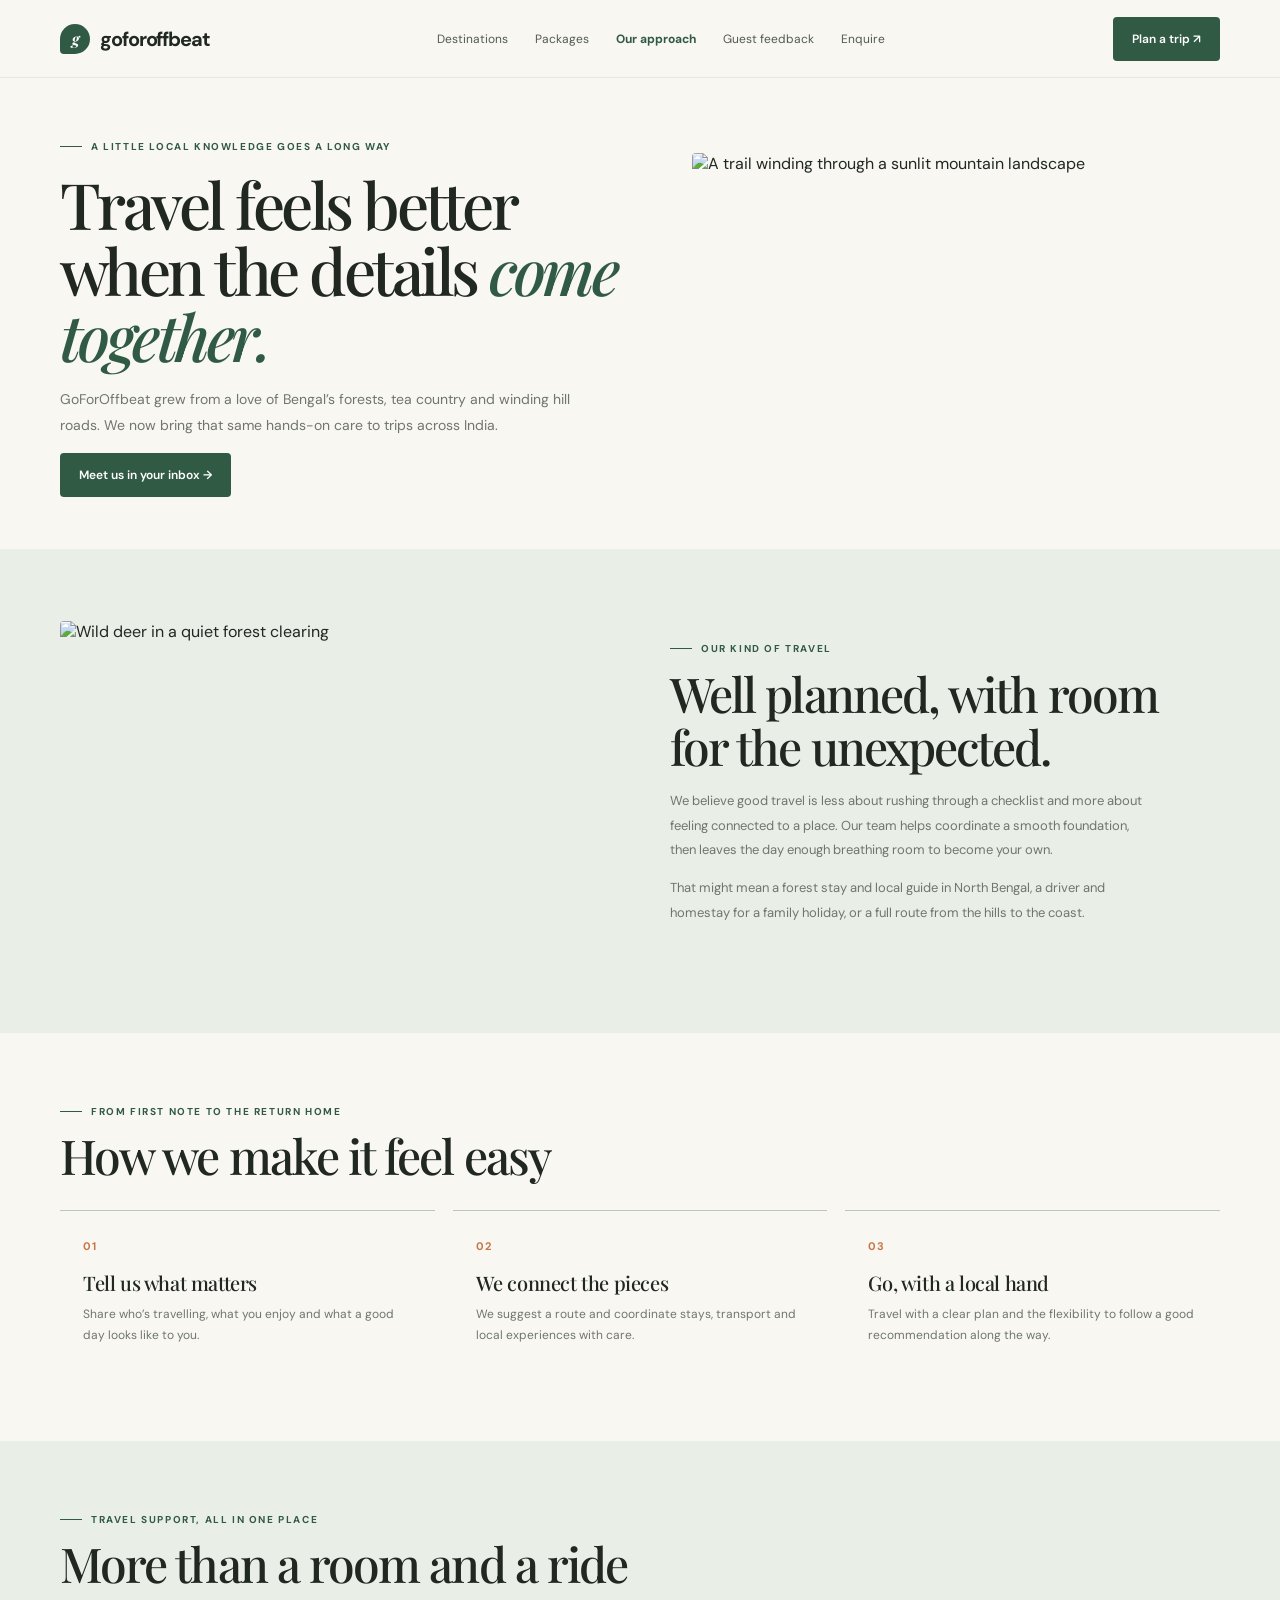
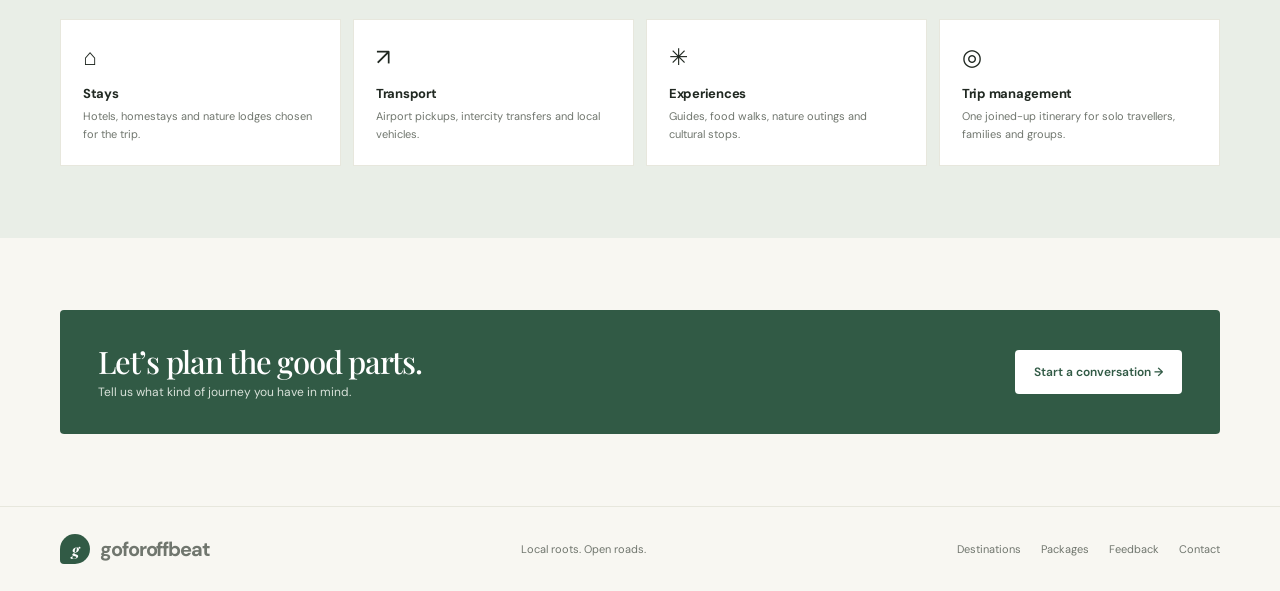
==== about.html @ b2df8d70 "Expand GoForOffbeat travel website" ====
<!doctype html>
<html lang="en"><head><meta charset="utf-8"><meta name="viewport" content="width=device-width, initial-scale=1"><meta name="theme-color" content="#f8f7f2"><meta name="description" content="Get to know GoForOffbeat: Bengal roots, personal trip planning and managed travel across India."><title>Our approach — GoForOffbeat</title><link rel="stylesheet" href="site.css"><script src="site.js" defer></script></head>
<body><header class="site-header"><nav class="nav wrap" aria-label="Main navigation"><a class="brand" href="index.html"><span class="brand-mark">g</span> goforoffbeat</a><div class="nav-links"><a href="destinations.html">Destinations</a><a href="packages.html">Packages</a><a href="about.html" aria-current="page">Our approach</a><a href="feedback.html">Guest feedback</a><a href="enquiry.html">Enquire</a></div><a class="button nav-cta" href="enquiry.html">Plan a trip ↗</a><button class="menu-toggle" type="button" aria-label="Toggle navigation" aria-expanded="false">☰</button></nav></header>
<main><section class="page-hero wrap"><div class="page-hero-grid"><div><div class="eyebrow">A little local knowledge goes a long way</div><h1>Travel feels better when the details <em>come together.</em></h1><p>GoForOffbeat grew from a love of Bengal’s forests, tea country and winding hill roads. We now bring that same hands-on care to trips across India.</p><a class="button" href="enquiry.html">Meet us in your inbox →</a></div><div class="page-photo"><img src="https://images.unsplash.com/photo-1500530855697-b586d89ba3ee?auto=format&fit=crop&w=1200&q=82" alt="A trail winding through a sunlit mountain landscape"></div></div></section>
<section class="section band"><div class="band-inner wrap"><div class="band-photo"><img src="https://images.unsplash.com/photo-1472396961693-142e6e269027?auto=format&fit=crop&w=1200&q=82" alt="Wild deer in a quiet forest clearing"></div><div class="band-copy"><div class="eyebrow">Our kind of travel</div><h2>Well planned, with room for the unexpected.</h2><p>We believe good travel is less about rushing through a checklist and more about feeling connected to a place. Our team helps coordinate a smooth foundation, then leaves the day enough breathing room to become your own.</p><p>That might mean a forest stay and local guide in North Bengal, a driver and homestay for a family holiday, or a full route from the hills to the coast.</p></div></div></section>
<section class="section wrap"><div class="section-head"><div><div class="eyebrow">From first note to the return home</div><h2>How we make it feel easy</h2></div></div><div class="steps"><article class="step"><h3>Tell us what matters</h3><p>Share who’s travelling, what you enjoy and what a good day looks like to you.</p></article><article class="step"><h3>We connect the pieces</h3><p>We suggest a route and coordinate stays, transport and local experiences with care.</p></article><article class="step"><h3>Go, with a local hand</h3><p>Travel with a clear plan and the flexibility to follow a good recommendation along the way.</p></article></div></section>
<section class="section band"><div class="wrap"><div class="section-head"><div><div class="eyebrow">Travel support, all in one place</div><h2>More than a room and a ride</h2></div></div><div class="all-services"><article class="service-tile"><span>⌂</span><h3>Stays</h3><p>Hotels, homestays and nature lodges chosen for the trip.</p></article><article class="service-tile"><span>↗</span><h3>Transport</h3><p>Airport pickups, intercity transfers and local vehicles.</p></article><article class="service-tile"><span>✳</span><h3>Experiences</h3><p>Guides, food walks, nature outings and cultural stops.</p></article><article class="service-tile"><span>◎</span><h3>Trip management</h3><p>One joined-up itinerary for solo travellers, families and groups.</p></article></div></div></section>
<section class="cta-strip wrap"><div><h2>Let’s plan the good parts.</h2><p>Tell us what kind of journey you have in mind.</p></div><a class="button light" href="enquiry.html">Start a conversation →</a></section></main>
<footer class="footer"><div class="footer-inner wrap"><a class="brand" href="index.html"><span class="brand-mark">g</span> goforoffbeat</a><span>Local roots. Open roads.</span><div class="footer-nav"><a href="destinations.html">Destinations</a><a href="packages.html">Packages</a><a href="feedback.html">Feedback</a><a href="enquiry.html">Contact</a></div></div></footer></body></html>
---- site.css ----
@import url('https://fonts.googleapis.com/css2?family=DM+Sans:wght@400;500;600;700&family=Playfair+Display:wght@500;600;700&display=swap');
:root{--ink:#202821;--muted:#70766e;--paper:#f8f7f2;--white:#fff;--green:#315a45;--green-dark:#234634;--lime:#dbe6d4;--line:#e7e7dd;--orange:#c87545;font-family:'DM Sans',sans-serif;color:var(--ink);background:var(--paper);font-synthesis:none;text-rendering:optimizeLegibility}*{box-sizing:border-box}html{scroll-behavior:smooth}body{margin:0;min-width:320px}a{color:inherit;text-decoration:none}button,input,select,textarea{font:inherit}.wrap{width:min(1160px,calc(100% - 56px));margin-inline:auto}.sr-only{position:absolute;width:1px;height:1px;padding:0;margin:-1px;overflow:hidden;clip:rect(0,0,0,0);white-space:nowrap;border:0}.site-header{height:78px;display:flex;align-items:center;border-bottom:1px solid var(--line);background:rgba(248,247,242,.96);position:sticky;top:0;z-index:10}.nav{display:flex;align-items:center;justify-content:space-between;gap:26px}.brand{display:inline-flex;align-items:center;gap:10px;font-size:20px;font-weight:700;letter-spacing:-.055em;white-space:nowrap}.brand-mark{width:30px;height:30px;display:grid;place-items:center;border-radius:50% 50% 50% 4px;background:var(--green);color:white;font-family:'Playfair Display',serif;font-size:16px;font-style:italic}.nav-links{display:flex;align-items:center;gap:27px;color:#525a51;font-size:12px}.nav-links a:hover,.nav-links a[aria-current=page]{color:var(--green);font-weight:700}.button{display:inline-flex;align-items:center;justify-content:center;gap:10px;border:0;border-radius:4px;background:var(--green);color:white;font-weight:600;font-size:12px;padding:14px 19px;transition:background .2s,transform .2s;cursor:pointer}.button:hover{background:var(--green-dark);transform:translateY(-1px)}.button.light{background:var(--white);color:var(--green)}.button.outline{background:transparent;color:var(--green);border:1px solid #aab8a9}.menu-toggle{display:none;border:0;background:none;color:var(--ink);font-size:24px;cursor:pointer}.eyebrow{display:flex;align-items:center;gap:9px;color:var(--green);text-transform:uppercase;font-size:10px;font-weight:700;letter-spacing:.16em}.eyebrow:before{content:'';width:22px;height:1px;background:currentColor}h1,h2,h3,p{margin-top:0}h1,h2,h3{font-family:'Playfair Display',Georgia,serif;font-weight:500}h1{font-size:clamp(46px,6vw,76px);line-height:1.03;letter-spacing:-.055em;margin:18px 0}h1 em{color:var(--green);font-weight:500}h2{font-size:clamp(32px,4vw,48px);letter-spacing:-.04em;line-height:1.1;margin:12px 0 16px}h3{font-size:23px;letter-spacing:-.02em;margin:0 0 9px}.muted{color:var(--muted)}.hero{padding:46px 0 78px}.hero-grid{display:grid;grid-template-columns:.86fr 1.14fr;align-items:center;gap:54px}.hero-copy{max-width:420px;color:var(--muted);font-size:14px;line-height:1.85;margin-bottom:25px}.hero-actions{display:flex;align-items:center;gap:20px}.text-link{color:var(--green);font-size:12px;font-weight:700;border-bottom:1px solid #aab8a9;padding-bottom:4px}.hero-photo{height:505px;position:relative;border-radius:5px;overflow:hidden;background:#d8e0d5}.hero-photo img,.photo img{width:100%;height:100%;object-fit:cover;display:block}.hero-photo:after{content:'';position:absolute;inset:45% 0 0;background:linear-gradient(transparent,rgba(19,37,29,.36))}.photo-caption{position:absolute;z-index:1;bottom:21px;left:22px;color:white;font-size:12px;letter-spacing:.04em}.photo-caption strong{display:block;font-family:'Playfair Display',serif;font-size:24px;font-weight:500}.hero-stamp{position:absolute;z-index:1;right:18px;top:18px;padding:11px 14px;background:rgba(255,255,255,.94);border-radius:3px;color:var(--green);font-size:10px;font-weight:700;letter-spacing:.12em;text-transform:uppercase}.section{padding:72px 0}.section-head{display:flex;justify-content:space-between;align-items:end;gap:24px;margin-bottom:29px}.section-head .eyebrow{margin-bottom:11px}.section-head h2{margin:0}.grid-3{display:grid;grid-template-columns:repeat(3,1fr);gap:20px}.destination-card{min-width:0}.photo{position:relative;overflow:hidden;background:#d8e0d5;border-radius:4px}.destination-card .photo{height:260px;margin-bottom:15px}.photo img{transition:transform .45s}.destination-card:hover img,.package-card:hover img{transform:scale(1.035)}.card-meta{display:flex;justify-content:space-between;align-items:center;color:var(--muted);font-size:10px;text-transform:uppercase;letter-spacing:.09em}.destination-card h3{margin:8px 0 5px}.destination-card p{margin:0;color:var(--muted);font-size:12px;line-height:1.65}.band{background:#e9eee7}.band-inner{display:grid;grid-template-columns:1fr 1fr;gap:60px;align-items:center}.band-photo{height:340px;border-radius:4px;overflow:hidden}.band-copy p{color:var(--muted);font-size:13px;line-height:1.9;max-width:480px}.service-list{display:grid;grid-template-columns:repeat(3,1fr);gap:14px;margin-top:28px}.service{padding:16px 14px;background:rgba(255,255,255,.7);font-size:11px;font-weight:600;color:var(--green)}.service span{display:block;font-size:18px;margin-bottom:9px}.quote-card{background:white;padding:26px;border:1px solid var(--line);border-radius:4px;min-height:190px;display:flex;flex-direction:column;justify-content:space-between}.quote-mark{color:var(--orange);font-family:Georgia,serif;font-size:35px;line-height:.7}.quote-card blockquote{padding:0;margin:16px 0;color:#424b42;font-family:'Playfair Display',serif;font-size:19px;line-height:1.45}.quote-card cite{color:var(--muted);font-size:10px;font-style:normal;letter-spacing:.06em;text-transform:uppercase}.cta-strip{display:flex;justify-content:space-between;align-items:center;gap:25px;padding:34px 38px;margin:72px auto;background:var(--green);color:white;border-radius:4px}.cta-strip h2{font-size:31px;margin:0 0 6px}.cta-strip p{margin:0;color:#d9e2da;font-size:12px}.footer{border-top:1px solid var(--line);padding:27px 0;color:var(--muted);font-size:11px}.footer-inner{display:flex;justify-content:space-between;align-items:center;gap:18px}.footer-nav{display:flex;gap:20px}.page-hero{padding:62px 0 52px}.page-hero-grid{display:grid;grid-template-columns:1fr .9fr;align-items:center;gap:45px}.page-hero h1{font-size:clamp(42px,5vw,64px)}.page-hero p{max-width:520px;color:var(--muted);font-size:14px;line-height:1.85}.page-photo{height:330px;border-radius:4px;overflow:hidden}.page-photo img{width:100%;height:100%;object-fit:cover}.package-grid{display:grid;grid-template-columns:repeat(2,1fr);gap:22px}.package-card{display:grid;grid-template-columns:.8fr 1fr;min-height:280px;background:white;border:1px solid var(--line);border-radius:4px;overflow:hidden}.package-card .photo{height:100%;min-height:280px;border-radius:0}.package-info{padding:22px;display:flex;flex-direction:column;align-items:flex-start}.package-info .eyebrow{font-size:9px}.package-info h3{margin:12px 0 8px}.package-info p{margin:0 0 12px;color:var(--muted);font-size:11px;line-height:1.7}.trip-detail{display:grid;gap:8px;padding:12px 0;margin:0 0 16px;border-top:1px solid var(--line);border-bottom:1px solid var(--line);width:100%;font-size:11px}.trip-detail div{display:grid;grid-template-columns:58px 1fr;gap:6px}.trip-detail dt{color:var(--muted)}.trip-detail dd{margin:0;font-weight:600}.package-info .text-link{margin-top:auto}.all-services{display:grid;grid-template-columns:repeat(4,1fr);gap:12px}.service-tile{padding:22px;background:#fff;border:1px solid var(--line);min-height:145px}.service-tile span{font-size:23px}.service-tile h3{font-family:'DM Sans',sans-serif;font-size:13px;font-weight:700;margin:13px 0 6px}.service-tile p{margin:0;color:var(--muted);font-size:11px;line-height:1.6}.form-layout{display:grid;grid-template-columns:.7fr 1.3fr;gap:55px;align-items:start}.form-aside p{color:var(--muted);font-size:13px;line-height:1.8}.contact-note{margin-top:25px;padding:17px;background:#e9eee7;color:var(--green);font-size:11px;line-height:1.8}.form-card{padding:28px;background:white;border:1px solid var(--line);border-radius:4px}.form-grid{display:grid;grid-template-columns:1fr 1fr;gap:16px}.field{display:flex;flex-direction:column;gap:7px}.field.full{grid-column:1/-1}.field label{font-size:11px;font-weight:700}.field input,.field select,.field textarea{width:100%;padding:12px 13px;border:1px solid #dfe2d9;border-radius:3px;background:#fff;color:var(--ink);font-size:12px;outline-color:var(--green)}.field textarea{min-height:125px;resize:vertical}.form-card .button{margin-top:18px}.form-status{min-height:18px;margin:12px 0 0;color:var(--green);font-size:12px}.feedback-banner{padding:24px;background:#e9eee7;margin-bottom:30px;color:var(--green);font-size:13px;line-height:1.8}.steps{counter-reset:step;display:grid;grid-template-columns:repeat(3,1fr);gap:18px}.step{padding:23px;border-top:1px solid #b9c8b8}.step:before{counter-increment:step;content:'0' counter(step);color:var(--orange);font-size:11px;font-weight:700;letter-spacing:.1em}.step h3{font-size:20px;margin:14px 0 8px}.step p{color:var(--muted);font-size:12px;line-height:1.75;margin:0}.map-note{font-size:11px;color:var(--muted);margin-top:18px}
@media(max-width:900px){.nav-links{gap:14px}.nav-cta{display:none}.hero-grid{gap:30px}.hero-photo{height:430px}.package-grid{grid-template-columns:1fr}.all-services{grid-template-columns:repeat(2,1fr)}}
@media(max-width:680px){.wrap{width:calc(100% - 38px)}.site-header{height:68px}.menu-toggle{display:block}.nav-links{display:none;position:absolute;left:0;right:0;top:68px;padding:20px 22px 24px;background:var(--paper);border-bottom:1px solid var(--line);align-items:flex-start;flex-direction:column;gap:18px}.nav-links.open{display:flex}.hero{padding:35px 0 45px}.hero-grid,.page-hero-grid,.band-inner,.form-layout{grid-template-columns:1fr;gap:27px}.hero-photo{height:340px;grid-row:1}.hero-copy{font-size:13px}.section{padding:48px 0}.section-head{align-items:flex-start;flex-direction:column;gap:14px}.grid-3{grid-template-columns:1fr;gap:25px}.destination-card .photo{height:250px}.band-photo{height:260px}.service-list{grid-template-columns:1fr 1fr;gap:8px}.cta-strip{margin:48px auto;padding:26px;align-items:flex-start;flex-direction:column}.cta-strip h2{font-size:27px}.page-hero{padding:40px 0 20px}.page-photo{height:255px;grid-row:1}.page-hero h1{font-size:44px}.package-card{grid-template-columns:1fr}.package-card .photo{height:220px;min-height:220px}.package-info{min-height:250px}.all-services{grid-template-columns:1fr 1fr}.form-card{padding:20px}.form-grid{grid-template-columns:1fr}.field.full{grid-column:auto}.steps{grid-template-columns:1fr;gap:4px}.footer-inner{align-items:flex-start;flex-direction:column}.footer-nav{flex-wrap:wrap;gap:14px}.quote-card{min-height:175px}}
@media(prefers-reduced-motion:reduce){html{scroll-behavior:auto}*,*:before,*:after{transition:none!important}}
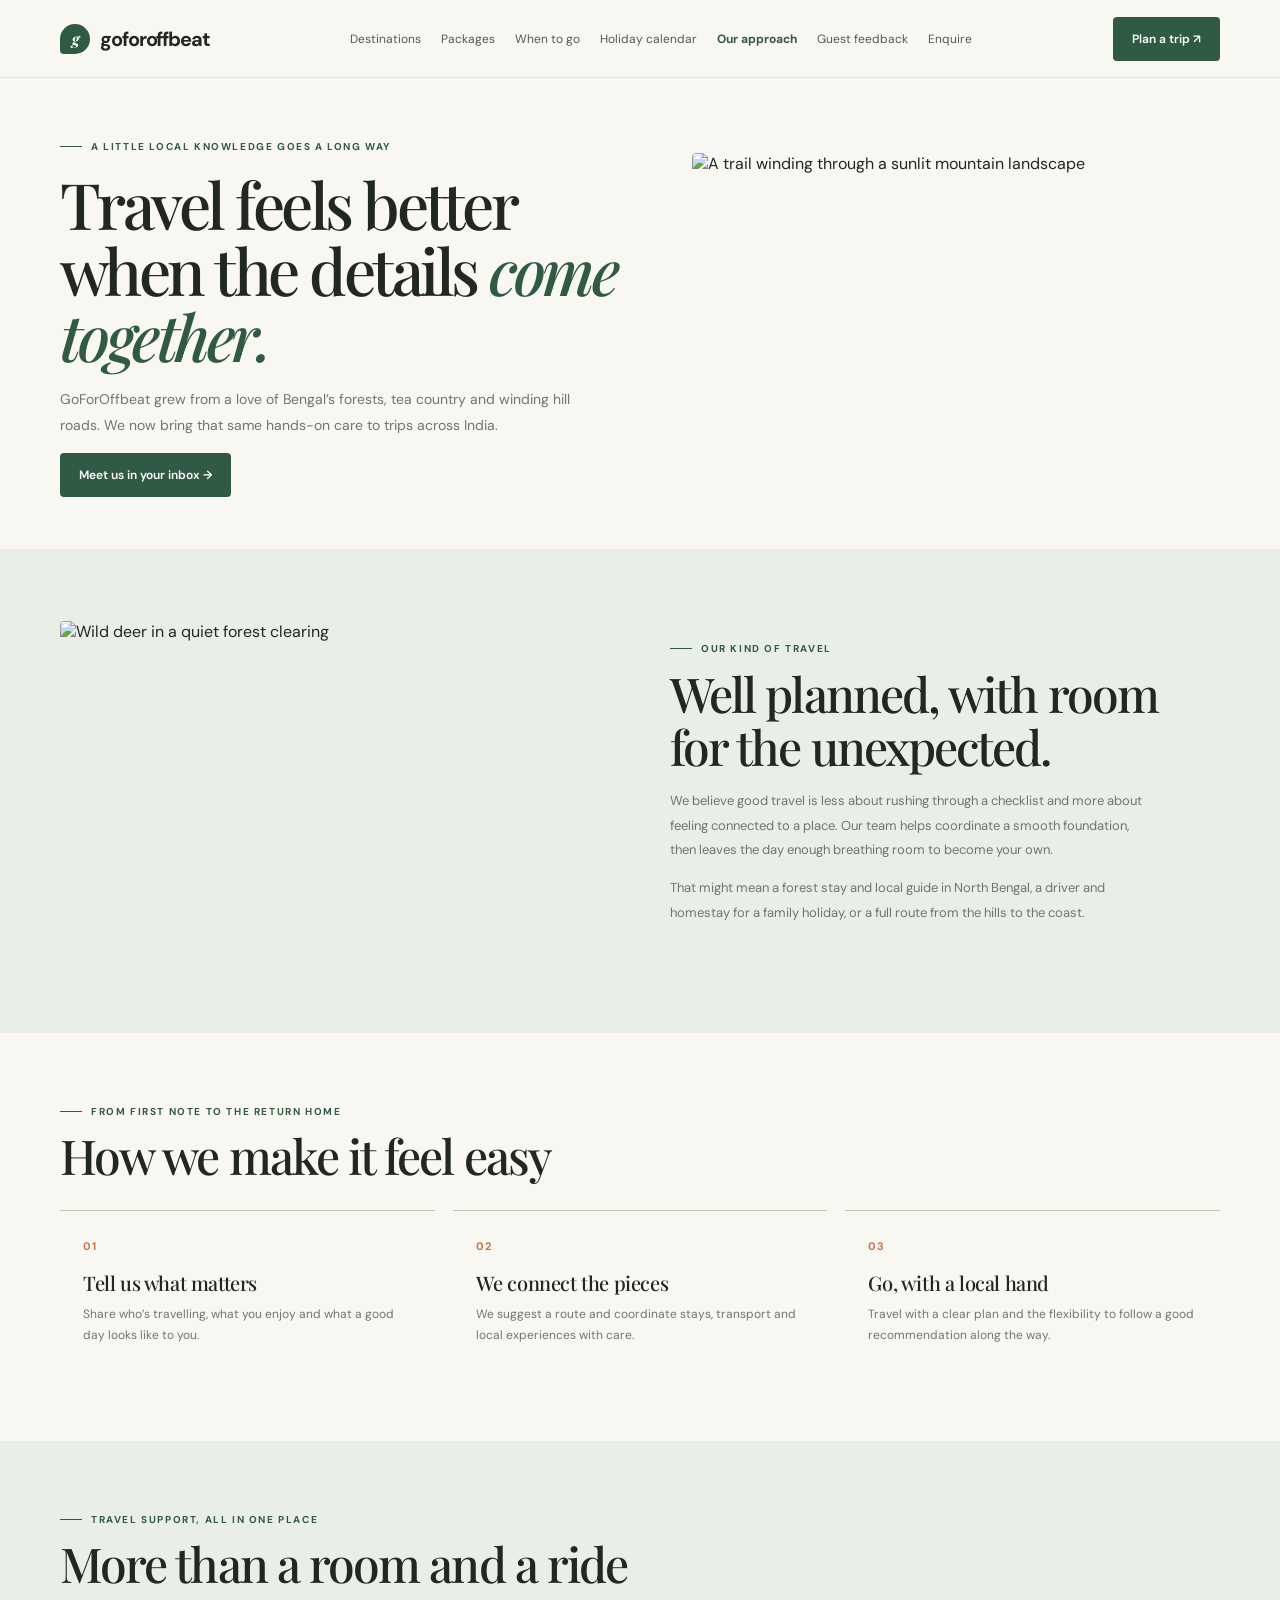
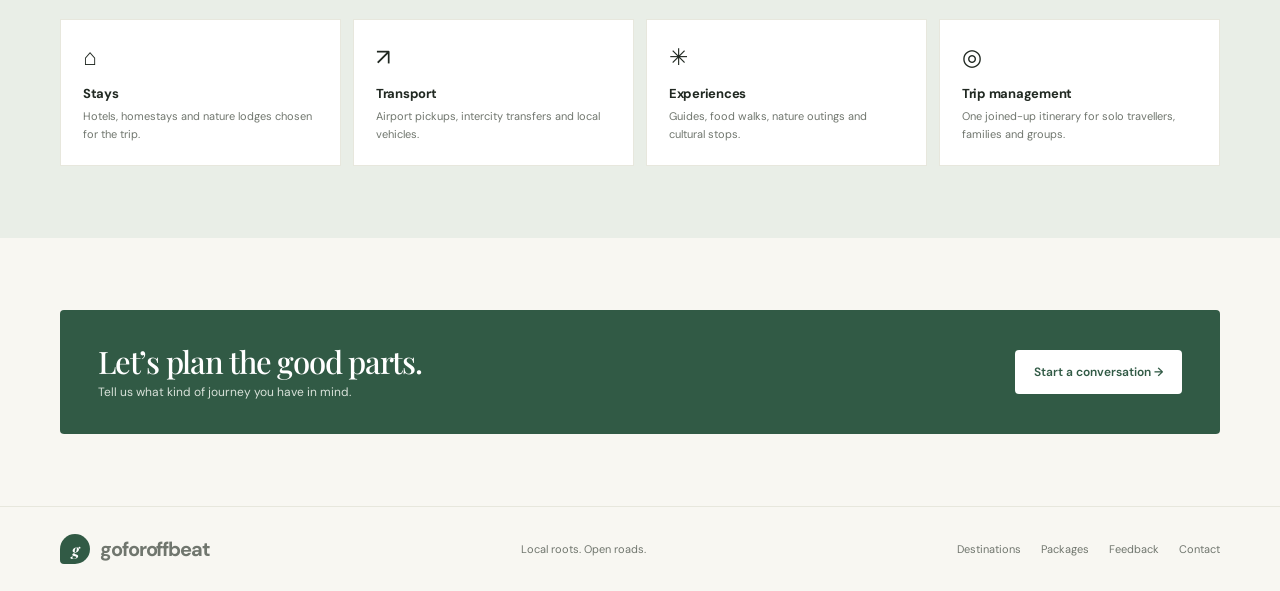
==== commit d5d6aa3e: "Add holiday-led travel planning" ====
--- a/about.html
+++ b/about.html
@@ -1,6 +1,6 @@
 <!doctype html>
 <html lang="en"><head><meta charset="utf-8"><meta name="viewport" content="width=device-width, initial-scale=1"><meta name="theme-color" content="#f8f7f2"><meta name="description" content="Get to know GoForOffbeat: Bengal roots, personal trip planning and managed travel across India."><title>Our approach — GoForOffbeat</title><link rel="stylesheet" href="site.css"><script src="site.js" defer></script></head>
-<body><header class="site-header"><nav class="nav wrap" aria-label="Main navigation"><a class="brand" href="index.html"><span class="brand-mark">g</span> goforoffbeat</a><div class="nav-links"><a href="destinations.html">Destinations</a><a href="packages.html">Packages</a><a href="about.html" aria-current="page">Our approach</a><a href="feedback.html">Guest feedback</a><a href="enquiry.html">Enquire</a></div><a class="button nav-cta" href="enquiry.html">Plan a trip ↗</a><button class="menu-toggle" type="button" aria-label="Toggle navigation" aria-expanded="false">☰</button></nav></header>
+<body><header class="site-header"><nav class="nav wrap" aria-label="Main navigation"><a class="brand" href="index.html"><span class="brand-mark">g</span> goforoffbeat</a><div class="nav-links"><a href="destinations.html">Destinations</a><a href="packages.html">Packages</a><a href="travel-guide.html">When to go</a><a href="packages.html#holiday-calendar">Holiday calendar</a><a href="about.html" aria-current="page">Our approach</a><a href="feedback.html">Guest feedback</a><a href="enquiry.html">Enquire</a></div><a class="button nav-cta" href="enquiry.html">Plan a trip ↗</a><button class="menu-toggle" type="button" aria-label="Toggle navigation" aria-expanded="false">☰</button></nav></header>
 <main><section class="page-hero wrap"><div class="page-hero-grid"><div><div class="eyebrow">A little local knowledge goes a long way</div><h1>Travel feels better when the details <em>come together.</em></h1><p>GoForOffbeat grew from a love of Bengal’s forests, tea country and winding hill roads. We now bring that same hands-on care to trips across India.</p><a class="button" href="enquiry.html">Meet us in your inbox →</a></div><div class="page-photo"><img src="https://images.unsplash.com/photo-1500530855697-b586d89ba3ee?auto=format&fit=crop&w=1200&q=82" alt="A trail winding through a sunlit mountain landscape"></div></div></section>
 <section class="section band"><div class="band-inner wrap"><div class="band-photo"><img src="https://images.unsplash.com/photo-1472396961693-142e6e269027?auto=format&fit=crop&w=1200&q=82" alt="Wild deer in a quiet forest clearing"></div><div class="band-copy"><div class="eyebrow">Our kind of travel</div><h2>Well planned, with room for the unexpected.</h2><p>We believe good travel is less about rushing through a checklist and more about feeling connected to a place. Our team helps coordinate a smooth foundation, then leaves the day enough breathing room to become your own.</p><p>That might mean a forest stay and local guide in North Bengal, a driver and homestay for a family holiday, or a full route from the hills to the coast.</p></div></div></section>
 <section class="section wrap"><div class="section-head"><div><div class="eyebrow">From first note to the return home</div><h2>How we make it feel easy</h2></div></div><div class="steps"><article class="step"><h3>Tell us what matters</h3><p>Share who’s travelling, what you enjoy and what a good day looks like to you.</p></article><article class="step"><h3>We connect the pieces</h3><p>We suggest a route and coordinate stays, transport and local experiences with care.</p></article><article class="step"><h3>Go, with a local hand</h3><p>Travel with a clear plan and the flexibility to follow a good recommendation along the way.</p></article></div></section>
--- a/site.css
+++ b/site.css
@@ -3,3 +3,6 @@
 @media(max-width:900px){.nav-links{gap:14px}.nav-cta{display:none}.hero-grid{gap:30px}.hero-photo{height:430px}.package-grid{grid-template-columns:1fr}.all-services{grid-template-columns:repeat(2,1fr)}}
 @media(max-width:680px){.wrap{width:calc(100% - 38px)}.site-header{height:68px}.menu-toggle{display:block}.nav-links{display:none;position:absolute;left:0;right:0;top:68px;padding:20px 22px 24px;background:var(--paper);border-bottom:1px solid var(--line);align-items:flex-start;flex-direction:column;gap:18px}.nav-links.open{display:flex}.hero{padding:35px 0 45px}.hero-grid,.page-hero-grid,.band-inner,.form-layout{grid-template-columns:1fr;gap:27px}.hero-photo{height:340px;grid-row:1}.hero-copy{font-size:13px}.section{padding:48px 0}.section-head{align-items:flex-start;flex-direction:column;gap:14px}.grid-3{grid-template-columns:1fr;gap:25px}.destination-card .photo{height:250px}.band-photo{height:260px}.service-list{grid-template-columns:1fr 1fr;gap:8px}.cta-strip{margin:48px auto;padding:26px;align-items:flex-start;flex-direction:column}.cta-strip h2{font-size:27px}.page-hero{padding:40px 0 20px}.page-photo{height:255px;grid-row:1}.page-hero h1{font-size:44px}.package-card{grid-template-columns:1fr}.package-card .photo{height:220px;min-height:220px}.package-info{min-height:250px}.all-services{grid-template-columns:1fr 1fr}.form-card{padding:20px}.form-grid{grid-template-columns:1fr}.field.full{grid-column:auto}.steps{grid-template-columns:1fr;gap:4px}.footer-inner{align-items:flex-start;flex-direction:column}.footer-nav{flex-wrap:wrap;gap:14px}.quote-card{min-height:175px}}
 @media(prefers-reduced-motion:reduce){html{scroll-behavior:auto}*,*:before,*:after{transition:none!important}}
+.nav-links{gap:20px}.trip-detail dd{line-height:1.5}.package-info{padding:24px}.package-info .trip-detail{margin-top:3px}.trip-extra{width:100%;margin:0 0 14px;color:#596258;font-size:11px;line-height:1.7}.trip-extra summary{cursor:pointer;color:var(--green);font-weight:700;padding:5px 0}.trip-extra ul{padding-left:17px;margin:8px 0}.trip-extra li{padding:2px 0}.package-card .photo{min-height:320px}.package-card .photo img{object-position:center}.season-grid{display:grid;grid-template-columns:repeat(3,1fr);gap:18px}.season-card{background:#fff;border:1px solid var(--line);padding:23px;border-radius:4px}.season-card .season{font-size:10px;text-transform:uppercase;letter-spacing:.1em;font-weight:700;color:var(--orange)}.season-card h3{margin:10px 0 8px}.season-card p{color:var(--muted);font-size:12px;line-height:1.75;margin:0 0 10px}.season-card .food-note{padding-top:10px;border-top:1px solid var(--line);font-size:11px;color:var(--green);line-height:1.65}.calendar-wrap{overflow-x:auto;border:1px solid var(--line);border-radius:4px;background:white}.calendar-table{width:100%;border-collapse:collapse;min-width:720px;text-align:left}.calendar-table th,.calendar-table td{padding:14px 16px;border-bottom:1px solid var(--line);vertical-align:top}.calendar-table th{background:#e9eee7;color:var(--green);font-size:10px;text-transform:uppercase;letter-spacing:.1em}.calendar-table td{font-size:12px;line-height:1.6}.calendar-table tr:last-child td{border-bottom:0}.calendar-table td:first-child{white-space:nowrap;font-weight:700;color:var(--green)}.calendar-table td:nth-child(2){font-weight:600}.calendar-footnote{max-width:850px;color:var(--muted);font-size:11px;line-height:1.75;margin-top:14px}.calendar-footnote a{color:var(--green);text-decoration:underline;text-underline-offset:2px}.pill{display:inline-block;background:#e9eee7;color:var(--green);border-radius:99px;padding:5px 9px;font-size:9px;letter-spacing:.06em;text-transform:uppercase;font-weight:700}.trip-points{font-size:11px;color:#566156;line-height:1.7;margin:0 0 13px;padding-left:16px}.trip-points li{padding:2px 0}.tip-box{padding:18px 20px;border-left:3px solid var(--orange);background:#fff8ef;color:#655541;font-size:12px;line-height:1.75;margin:20px 0 0}
+@media(max-width:680px){.nav-links{gap:18px}.season-grid{grid-template-columns:1fr}.package-card .photo{min-height:220px}.calendar-table th,.calendar-table td{padding:11px 12px}}
+section[id]{scroll-margin-top:92px}.section-head .button{flex-shrink:0}
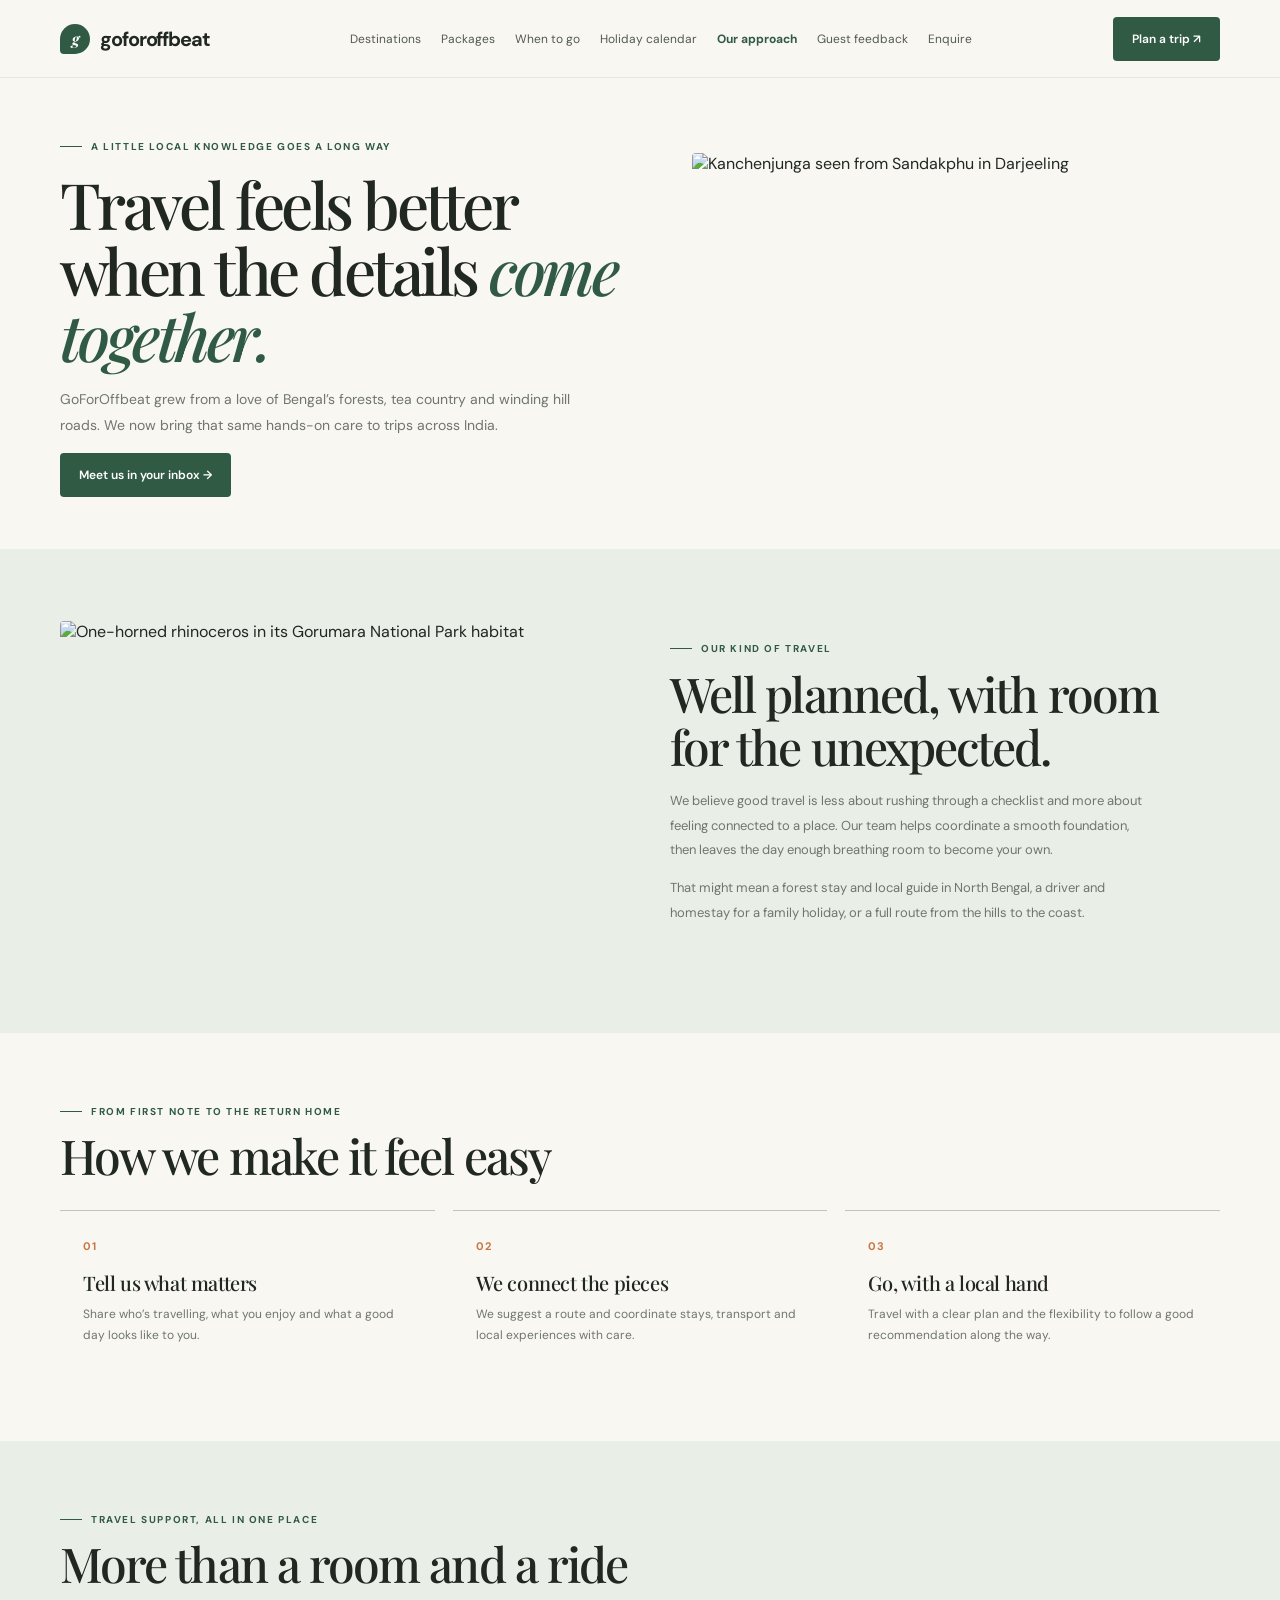
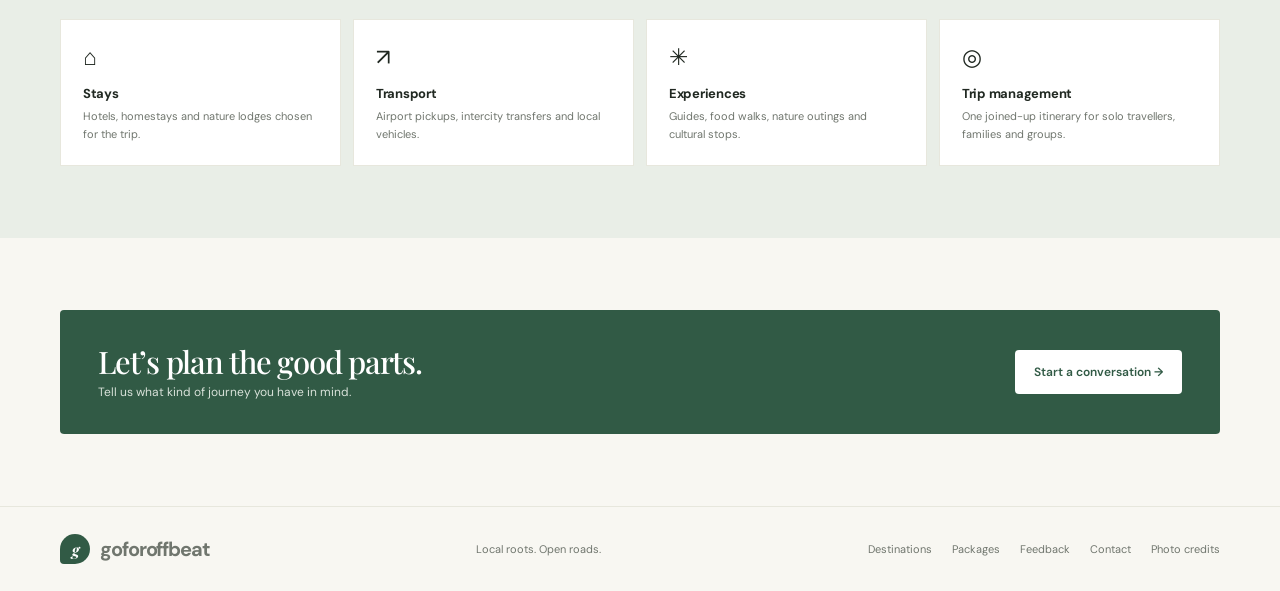
==== commit 1e2fc715: "Review destination imagery and deploy Pages from master" ====
--- a/about.html
+++ b/about.html
@@ -1,9 +1,9 @@
 <!doctype html>
 <html lang="en"><head><meta charset="utf-8"><meta name="viewport" content="width=device-width, initial-scale=1"><meta name="theme-color" content="#f8f7f2"><meta name="description" content="Get to know GoForOffbeat: Bengal roots, personal trip planning and managed travel across India."><title>Our approach — GoForOffbeat</title><link rel="stylesheet" href="site.css"><script src="site.js" defer></script></head>
-<body><header class="site-header"><nav class="nav wrap" aria-label="Main navigation"><a class="brand" href="index.html"><span class="brand-mark">g</span> goforoffbeat</a><div class="nav-links"><a href="destinations.html">Destinations</a><a href="packages.html">Packages</a><a href="travel-guide.html">When to go</a><a href="packages.html#holiday-calendar">Holiday calendar</a><a href="about.html" aria-current="page">Our approach</a><a href="feedback.html">Guest feedback</a><a href="enquiry.html">Enquire</a></div><a class="button nav-cta" href="enquiry.html">Plan a trip ↗</a><button class="menu-toggle" type="button" aria-label="Toggle navigation" aria-expanded="false">☰</button></nav></header>
-<main><section class="page-hero wrap"><div class="page-hero-grid"><div><div class="eyebrow">A little local knowledge goes a long way</div><h1>Travel feels better when the details <em>come together.</em></h1><p>GoForOffbeat grew from a love of Bengal’s forests, tea country and winding hill roads. We now bring that same hands-on care to trips across India.</p><a class="button" href="enquiry.html">Meet us in your inbox →</a></div><div class="page-photo"><img src="https://images.unsplash.com/photo-1500530855697-b586d89ba3ee?auto=format&fit=crop&w=1200&q=82" alt="A trail winding through a sunlit mountain landscape"></div></div></section>
-<section class="section band"><div class="band-inner wrap"><div class="band-photo"><img src="https://images.unsplash.com/photo-1472396961693-142e6e269027?auto=format&fit=crop&w=1200&q=82" alt="Wild deer in a quiet forest clearing"></div><div class="band-copy"><div class="eyebrow">Our kind of travel</div><h2>Well planned, with room for the unexpected.</h2><p>We believe good travel is less about rushing through a checklist and more about feeling connected to a place. Our team helps coordinate a smooth foundation, then leaves the day enough breathing room to become your own.</p><p>That might mean a forest stay and local guide in North Bengal, a driver and homestay for a family holiday, or a full route from the hills to the coast.</p></div></div></section>
+<body><header class="site-header"><nav class="nav wrap" aria-label="Main navigation"><a class="brand" href="index.html"><span class="brand-mark">g</span> goforoffbeat</a><div class="nav-links" id="nav-links"><a href="destinations.html">Destinations</a><a href="packages.html">Packages</a><a href="travel-guide.html">When to go</a><a href="packages.html#holiday-calendar">Holiday calendar</a><a href="about.html" aria-current="page">Our approach</a><a href="feedback.html">Guest feedback</a><a href="enquiry.html">Enquire</a></div><a class="button nav-cta" href="enquiry.html">Plan a trip ↗</a><button class="menu-toggle" type="button" aria-label="Open navigation" aria-expanded="false" aria-controls="nav-links">☰</button></nav></header>
+<main><section class="page-hero wrap"><div class="page-hero-grid"><div><div class="eyebrow">A little local knowledge goes a long way</div><h1>Travel feels better when the details <em>come together.</em></h1><p>GoForOffbeat grew from a love of Bengal’s forests, tea country and winding hill roads. We now bring that same hands-on care to trips across India.</p><a class="button" href="enquiry.html">Meet us in your inbox →</a></div><div class="page-photo"><img src="https://images.unsplash.com/photo-1765198767658-5012e270117b?auto=format&fit=crop&w=1200&q=82" alt="Kanchenjunga seen from Sandakphu in Darjeeling"></div></div></section>
+<section class="section band"><div class="band-inner wrap"><div class="band-photo"><img src="https://upload.wikimedia.org/wikipedia/commons/thumb/0/05/One_Horned_Indian_Rhinoceros_at_Gorumara_National_Park%2C_West_Bengal.jpg/1280px-One_Horned_Indian_Rhinoceros_at_Gorumara_National_Park%2C_West_Bengal.jpg" alt="One-horned rhinoceros in its Gorumara National Park habitat"></div><div class="band-copy"><div class="eyebrow">Our kind of travel</div><h2>Well planned, with room for the unexpected.</h2><p>We believe good travel is less about rushing through a checklist and more about feeling connected to a place. Our team helps coordinate a smooth foundation, then leaves the day enough breathing room to become your own.</p><p>That might mean a forest stay and local guide in North Bengal, a driver and homestay for a family holiday, or a full route from the hills to the coast.</p></div></div></section>
 <section class="section wrap"><div class="section-head"><div><div class="eyebrow">From first note to the return home</div><h2>How we make it feel easy</h2></div></div><div class="steps"><article class="step"><h3>Tell us what matters</h3><p>Share who’s travelling, what you enjoy and what a good day looks like to you.</p></article><article class="step"><h3>We connect the pieces</h3><p>We suggest a route and coordinate stays, transport and local experiences with care.</p></article><article class="step"><h3>Go, with a local hand</h3><p>Travel with a clear plan and the flexibility to follow a good recommendation along the way.</p></article></div></section>
 <section class="section band"><div class="wrap"><div class="section-head"><div><div class="eyebrow">Travel support, all in one place</div><h2>More than a room and a ride</h2></div></div><div class="all-services"><article class="service-tile"><span>⌂</span><h3>Stays</h3><p>Hotels, homestays and nature lodges chosen for the trip.</p></article><article class="service-tile"><span>↗</span><h3>Transport</h3><p>Airport pickups, intercity transfers and local vehicles.</p></article><article class="service-tile"><span>✳</span><h3>Experiences</h3><p>Guides, food walks, nature outings and cultural stops.</p></article><article class="service-tile"><span>◎</span><h3>Trip management</h3><p>One joined-up itinerary for solo travellers, families and groups.</p></article></div></div></section>
 <section class="cta-strip wrap"><div><h2>Let’s plan the good parts.</h2><p>Tell us what kind of journey you have in mind.</p></div><a class="button light" href="enquiry.html">Start a conversation →</a></section></main>
-<footer class="footer"><div class="footer-inner wrap"><a class="brand" href="index.html"><span class="brand-mark">g</span> goforoffbeat</a><span>Local roots. Open roads.</span><div class="footer-nav"><a href="destinations.html">Destinations</a><a href="packages.html">Packages</a><a href="feedback.html">Feedback</a><a href="enquiry.html">Contact</a></div></div></footer></body></html>
+<footer class="footer"><div class="footer-inner wrap"><a class="brand" href="index.html"><span class="brand-mark">g</span> goforoffbeat</a><span>Local roots. Open roads.</span><div class="footer-nav"><a href="destinations.html">Destinations</a><a href="packages.html">Packages</a><a href="feedback.html">Feedback</a><a href="enquiry.html">Contact</a><a href="image-credits.html">Photo credits</a></div></div></footer></body></html>
--- a/site.css
+++ b/site.css
@@ -6,3 +6,33 @@
 .nav-links{gap:20px}.trip-detail dd{line-height:1.5}.package-info{padding:24px}.package-info .trip-detail{margin-top:3px}.trip-extra{width:100%;margin:0 0 14px;color:#596258;font-size:11px;line-height:1.7}.trip-extra summary{cursor:pointer;color:var(--green);font-weight:700;padding:5px 0}.trip-extra ul{padding-left:17px;margin:8px 0}.trip-extra li{padding:2px 0}.package-card .photo{min-height:320px}.package-card .photo img{object-position:center}.season-grid{display:grid;grid-template-columns:repeat(3,1fr);gap:18px}.season-card{background:#fff;border:1px solid var(--line);padding:23px;border-radius:4px}.season-card .season{font-size:10px;text-transform:uppercase;letter-spacing:.1em;font-weight:700;color:var(--orange)}.season-card h3{margin:10px 0 8px}.season-card p{color:var(--muted);font-size:12px;line-height:1.75;margin:0 0 10px}.season-card .food-note{padding-top:10px;border-top:1px solid var(--line);font-size:11px;color:var(--green);line-height:1.65}.calendar-wrap{overflow-x:auto;border:1px solid var(--line);border-radius:4px;background:white}.calendar-table{width:100%;border-collapse:collapse;min-width:720px;text-align:left}.calendar-table th,.calendar-table td{padding:14px 16px;border-bottom:1px solid var(--line);vertical-align:top}.calendar-table th{background:#e9eee7;color:var(--green);font-size:10px;text-transform:uppercase;letter-spacing:.1em}.calendar-table td{font-size:12px;line-height:1.6}.calendar-table tr:last-child td{border-bottom:0}.calendar-table td:first-child{white-space:nowrap;font-weight:700;color:var(--green)}.calendar-table td:nth-child(2){font-weight:600}.calendar-footnote{max-width:850px;color:var(--muted);font-size:11px;line-height:1.75;margin-top:14px}.calendar-footnote a{color:var(--green);text-decoration:underline;text-underline-offset:2px}.pill{display:inline-block;background:#e9eee7;color:var(--green);border-radius:99px;padding:5px 9px;font-size:9px;letter-spacing:.06em;text-transform:uppercase;font-weight:700}.trip-points{font-size:11px;color:#566156;line-height:1.7;margin:0 0 13px;padding-left:16px}.trip-points li{padding:2px 0}.tip-box{padding:18px 20px;border-left:3px solid var(--orange);background:#fff8ef;color:#655541;font-size:12px;line-height:1.75;margin:20px 0 0}
 @media(max-width:680px){.nav-links{gap:18px}.season-grid{grid-template-columns:1fr}.package-card .photo{min-height:220px}.calendar-table th,.calendar-table td{padding:11px 12px}}
 section[id]{scroll-margin-top:92px}.section-head .button{flex-shrink:0}
+
+/* Responsive refinements */
+@media(max-width:900px){
+  .nav{position:relative}
+  .menu-toggle{display:grid;place-items:center;min-width:44px;min-height:44px;padding:8px;border:1px solid var(--line);border-radius:4px;background:transparent;color:var(--green);font-size:18px;cursor:pointer}
+  .nav-links{display:none;position:absolute;top:100%;left:calc((100% - 100vw)/2);right:calc((100% - 100vw)/2);z-index:20;padding:10px max(22px,calc((100vw - 1160px)/2));background:var(--paper);border-bottom:1px solid var(--line);box-shadow:0 12px 20px rgba(28,43,32,.08);align-items:stretch;flex-direction:column;gap:0}
+  .nav-links.open{display:flex}
+  .nav-links a{display:flex;align-items:center;min-height:46px;padding:8px 2px;border-bottom:1px solid var(--line)}
+  .nav-links a:last-child{border-bottom:0}
+}
+@media(max-width:680px){
+  .nav-links{padding:8px 19px 14px}
+  .hero-actions{display:flex;flex-wrap:wrap;gap:12px;align-items:center}
+  .field input,.field select,.field textarea{font-size:16px;min-height:48px}
+  .field textarea{min-height:125px}
+  .package-card,.package-info,.calendar-wrap{min-width:0}
+  .calendar-swipe-hint{display:block!important}
+  .calendar-wrap{overscroll-behavior-x:contain;scrollbar-width:thin}
+}
+@media(max-width:380px){
+  .brand{font-size:15px}
+  .page-hero h1{font-size:38px}
+  .hero h1{font-size:40px}
+  .form-card{padding:16px}
+  .service-list,.all-services{grid-template-columns:1fr}
+}
+.credits-list{list-style:none;padding:0;margin:0;max-width:900px}
+.credits-list li{padding:17px 0;border-bottom:1px solid var(--line);font-size:13px;line-height:1.75}
+.credits-list li:first-child{border-top:1px solid var(--line)}
+.credits-list a{color:var(--green);text-decoration:underline;text-underline-offset:3px}
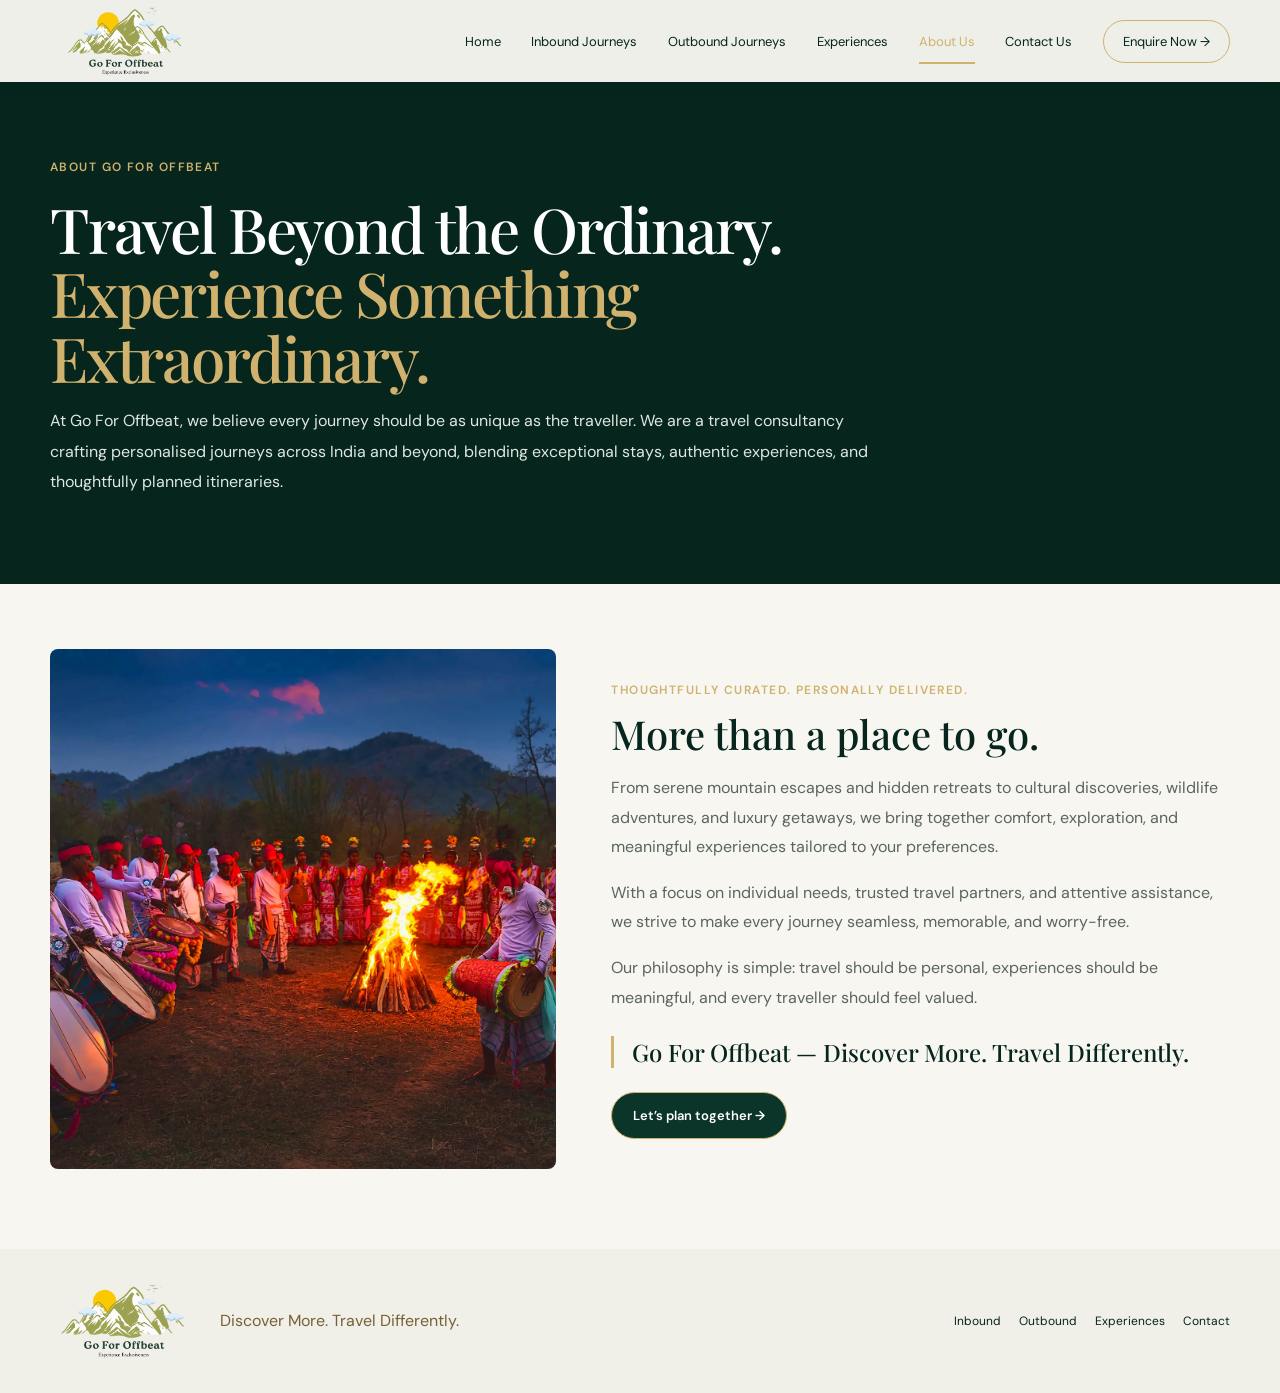
==== commit 9e144e7b: "Build responsive Go For Offbeat travel site" ====
--- a/about.html
+++ b/about.html
@@ -1,9 +1 @@
-<!doctype html>
-<html lang="en"><head><meta charset="utf-8"><meta name="viewport" content="width=device-width, initial-scale=1"><meta name="theme-color" content="#f8f7f2"><meta name="description" content="Get to know GoForOffbeat: Bengal roots, personal trip planning and managed travel across India."><title>Our approach — GoForOffbeat</title><link rel="stylesheet" href="site.css"><script src="site.js" defer></script></head>
-<body><header class="site-header"><nav class="nav wrap" aria-label="Main navigation"><a class="brand" href="index.html"><span class="brand-mark">g</span> goforoffbeat</a><div class="nav-links" id="nav-links"><a href="destinations.html">Destinations</a><a href="packages.html">Packages</a><a href="travel-guide.html">When to go</a><a href="packages.html#holiday-calendar">Holiday calendar</a><a href="about.html" aria-current="page">Our approach</a><a href="feedback.html">Guest feedback</a><a href="enquiry.html">Enquire</a></div><a class="button nav-cta" href="enquiry.html">Plan a trip ↗</a><button class="menu-toggle" type="button" aria-label="Open navigation" aria-expanded="false" aria-controls="nav-links">☰</button></nav></header>
-<main><section class="page-hero wrap"><div class="page-hero-grid"><div><div class="eyebrow">A little local knowledge goes a long way</div><h1>Travel feels better when the details <em>come together.</em></h1><p>GoForOffbeat grew from a love of Bengal’s forests, tea country and winding hill roads. We now bring that same hands-on care to trips across India.</p><a class="button" href="enquiry.html">Meet us in your inbox →</a></div><div class="page-photo"><img src="https://images.unsplash.com/photo-1765198767658-5012e270117b?auto=format&fit=crop&w=1200&q=82" alt="Kanchenjunga seen from Sandakphu in Darjeeling"></div></div></section>
-<section class="section band"><div class="band-inner wrap"><div class="band-photo"><img src="https://upload.wikimedia.org/wikipedia/commons/thumb/0/05/One_Horned_Indian_Rhinoceros_at_Gorumara_National_Park%2C_West_Bengal.jpg/1280px-One_Horned_Indian_Rhinoceros_at_Gorumara_National_Park%2C_West_Bengal.jpg" alt="One-horned rhinoceros in its Gorumara National Park habitat"></div><div class="band-copy"><div class="eyebrow">Our kind of travel</div><h2>Well planned, with room for the unexpected.</h2><p>We believe good travel is less about rushing through a checklist and more about feeling connected to a place. Our team helps coordinate a smooth foundation, then leaves the day enough breathing room to become your own.</p><p>That might mean a forest stay and local guide in North Bengal, a driver and homestay for a family holiday, or a full route from the hills to the coast.</p></div></div></section>
-<section class="section wrap"><div class="section-head"><div><div class="eyebrow">From first note to the return home</div><h2>How we make it feel easy</h2></div></div><div class="steps"><article class="step"><h3>Tell us what matters</h3><p>Share who’s travelling, what you enjoy and what a good day looks like to you.</p></article><article class="step"><h3>We connect the pieces</h3><p>We suggest a route and coordinate stays, transport and local experiences with care.</p></article><article class="step"><h3>Go, with a local hand</h3><p>Travel with a clear plan and the flexibility to follow a good recommendation along the way.</p></article></div></section>
-<section class="section band"><div class="wrap"><div class="section-head"><div><div class="eyebrow">Travel support, all in one place</div><h2>More than a room and a ride</h2></div></div><div class="all-services"><article class="service-tile"><span>⌂</span><h3>Stays</h3><p>Hotels, homestays and nature lodges chosen for the trip.</p></article><article class="service-tile"><span>↗</span><h3>Transport</h3><p>Airport pickups, intercity transfers and local vehicles.</p></article><article class="service-tile"><span>✳</span><h3>Experiences</h3><p>Guides, food walks, nature outings and cultural stops.</p></article><article class="service-tile"><span>◎</span><h3>Trip management</h3><p>One joined-up itinerary for solo travellers, families and groups.</p></article></div></div></section>
-<section class="cta-strip wrap"><div><h2>Let’s plan the good parts.</h2><p>Tell us what kind of journey you have in mind.</p></div><a class="button light" href="enquiry.html">Start a conversation →</a></section></main>
-<footer class="footer"><div class="footer-inner wrap"><a class="brand" href="index.html"><span class="brand-mark">g</span> goforoffbeat</a><span>Local roots. Open roads.</span><div class="footer-nav"><a href="destinations.html">Destinations</a><a href="packages.html">Packages</a><a href="feedback.html">Feedback</a><a href="enquiry.html">Contact</a><a href="image-credits.html">Photo credits</a></div></div></footer></body></html>
+<!doctype html><html lang="en"><head><meta charset="utf-8"><meta name="viewport" content="width=device-width,initial-scale=1"><title>About Go For Offbeat</title><link rel="stylesheet" href="site.css"><script src="site.js" defer></script></head><body><header class="header"><nav class="nav wrap"><a class="logo" href="index.html"><img src="assets/logo-transparent.png" alt="Go For Offbeat"></a><button class="menu-toggle" aria-label="Open menu" aria-expanded="false">☰</button><div class="nav-links"><a href="index.html">Home</a><a href="destinations.html">Inbound Journeys</a><a href="outbound.html">Outbound Journeys</a><a href="experiences.html">Experiences</a><a aria-current="page" href="about.html">About Us</a><a href="enquiry.html">Contact Us</a><a class="nav-cta" href="enquiry.html">Enquire Now →</a></div></nav></header><main><section class="about-hero"><div class="wrap"><span class="eyebrow">About Go For Offbeat</span><h1>Travel Beyond the Ordinary.<br><em>Experience Something Extraordinary.</em></h1><p>At Go For Offbeat, we believe every journey should be as unique as the traveller. We are a travel consultancy crafting personalised journeys across India and beyond, blending exceptional stays, authentic experiences, and thoughtfully planned itineraries.</p></div></section><section class="about-body wrap"><img src="assets/slide-tribal-bonfire-folk-dance.jpg.jpeg" alt="A community gathering around a bonfire with music and dance"><div><span class="eyebrow">Thoughtfully curated. Personally delivered.</span><h2>More than a place to go.</h2><p>From serene mountain escapes and hidden retreats to cultural discoveries, wildlife adventures, and luxury getaways, we bring together comfort, exploration, and meaningful experiences tailored to your preferences.</p><p>With a focus on individual needs, trusted travel partners, and attentive assistance, we strive to make every journey seamless, memorable, and worry-free.</p><p>Our philosophy is simple: travel should be personal, experiences should be meaningful, and every traveller should feel valued.</p><blockquote>Go For Offbeat — Discover More. Travel Differently.</blockquote><a class="gold-button dark-button" href="enquiry.html">Let’s plan together →</a></div></section></main><footer class="footer"><div class="wrap footer-inner"><a href="index.html" class="footer-logo"><img src="assets/logo-transparent.png" alt="Go For Offbeat"></a><p>Discover More. Travel Differently.</p><div><a href="destinations.html">Inbound</a><a href="outbound.html">Outbound</a><a href="experiences.html">Experiences</a><a href="enquiry.html">Contact</a></div></div></footer></body></html>
--- a/site.css
+++ b/site.css
@@ -1,38 +1,21 @@
-@import url('https://fonts.googleapis.com/css2?family=DM+Sans:wght@400;500;600;700&family=Playfair+Display:wght@500;600;700&display=swap');
-:root{--ink:#202821;--muted:#70766e;--paper:#f8f7f2;--white:#fff;--green:#315a45;--green-dark:#234634;--lime:#dbe6d4;--line:#e7e7dd;--orange:#c87545;font-family:'DM Sans',sans-serif;color:var(--ink);background:var(--paper);font-synthesis:none;text-rendering:optimizeLegibility}*{box-sizing:border-box}html{scroll-behavior:smooth}body{margin:0;min-width:320px}a{color:inherit;text-decoration:none}button,input,select,textarea{font:inherit}.wrap{width:min(1160px,calc(100% - 56px));margin-inline:auto}.sr-only{position:absolute;width:1px;height:1px;padding:0;margin:-1px;overflow:hidden;clip:rect(0,0,0,0);white-space:nowrap;border:0}.site-header{height:78px;display:flex;align-items:center;border-bottom:1px solid var(--line);background:rgba(248,247,242,.96);position:sticky;top:0;z-index:10}.nav{display:flex;align-items:center;justify-content:space-between;gap:26px}.brand{display:inline-flex;align-items:center;gap:10px;font-size:20px;font-weight:700;letter-spacing:-.055em;white-space:nowrap}.brand-mark{width:30px;height:30px;display:grid;place-items:center;border-radius:50% 50% 50% 4px;background:var(--green);color:white;font-family:'Playfair Display',serif;font-size:16px;font-style:italic}.nav-links{display:flex;align-items:center;gap:27px;color:#525a51;font-size:12px}.nav-links a:hover,.nav-links a[aria-current=page]{color:var(--green);font-weight:700}.button{display:inline-flex;align-items:center;justify-content:center;gap:10px;border:0;border-radius:4px;background:var(--green);color:white;font-weight:600;font-size:12px;padding:14px 19px;transition:background .2s,transform .2s;cursor:pointer}.button:hover{background:var(--green-dark);transform:translateY(-1px)}.button.light{background:var(--white);color:var(--green)}.button.outline{background:transparent;color:var(--green);border:1px solid #aab8a9}.menu-toggle{display:none;border:0;background:none;color:var(--ink);font-size:24px;cursor:pointer}.eyebrow{display:flex;align-items:center;gap:9px;color:var(--green);text-transform:uppercase;font-size:10px;font-weight:700;letter-spacing:.16em}.eyebrow:before{content:'';width:22px;height:1px;background:currentColor}h1,h2,h3,p{margin-top:0}h1,h2,h3{font-family:'Playfair Display',Georgia,serif;font-weight:500}h1{font-size:clamp(46px,6vw,76px);line-height:1.03;letter-spacing:-.055em;margin:18px 0}h1 em{color:var(--green);font-weight:500}h2{font-size:clamp(32px,4vw,48px);letter-spacing:-.04em;line-height:1.1;margin:12px 0 16px}h3{font-size:23px;letter-spacing:-.02em;margin:0 0 9px}.muted{color:var(--muted)}.hero{padding:46px 0 78px}.hero-grid{display:grid;grid-template-columns:.86fr 1.14fr;align-items:center;gap:54px}.hero-copy{max-width:420px;color:var(--muted);font-size:14px;line-height:1.85;margin-bottom:25px}.hero-actions{display:flex;align-items:center;gap:20px}.text-link{color:var(--green);font-size:12px;font-weight:700;border-bottom:1px solid #aab8a9;padding-bottom:4px}.hero-photo{height:505px;position:relative;border-radius:5px;overflow:hidden;background:#d8e0d5}.hero-photo img,.photo img{width:100%;height:100%;object-fit:cover;display:block}.hero-photo:after{content:'';position:absolute;inset:45% 0 0;background:linear-gradient(transparent,rgba(19,37,29,.36))}.photo-caption{position:absolute;z-index:1;bottom:21px;left:22px;color:white;font-size:12px;letter-spacing:.04em}.photo-caption strong{display:block;font-family:'Playfair Display',serif;font-size:24px;font-weight:500}.hero-stamp{position:absolute;z-index:1;right:18px;top:18px;padding:11px 14px;background:rgba(255,255,255,.94);border-radius:3px;color:var(--green);font-size:10px;font-weight:700;letter-spacing:.12em;text-transform:uppercase}.section{padding:72px 0}.section-head{display:flex;justify-content:space-between;align-items:end;gap:24px;margin-bottom:29px}.section-head .eyebrow{margin-bottom:11px}.section-head h2{margin:0}.grid-3{display:grid;grid-template-columns:repeat(3,1fr);gap:20px}.destination-card{min-width:0}.photo{position:relative;overflow:hidden;background:#d8e0d5;border-radius:4px}.destination-card .photo{height:260px;margin-bottom:15px}.photo img{transition:transform .45s}.destination-card:hover img,.package-card:hover img{transform:scale(1.035)}.card-meta{display:flex;justify-content:space-between;align-items:center;color:var(--muted);font-size:10px;text-transform:uppercase;letter-spacing:.09em}.destination-card h3{margin:8px 0 5px}.destination-card p{margin:0;color:var(--muted);font-size:12px;line-height:1.65}.band{background:#e9eee7}.band-inner{display:grid;grid-template-columns:1fr 1fr;gap:60px;align-items:center}.band-photo{height:340px;border-radius:4px;overflow:hidden}.band-copy p{color:var(--muted);font-size:13px;line-height:1.9;max-width:480px}.service-list{display:grid;grid-template-columns:repeat(3,1fr);gap:14px;margin-top:28px}.service{padding:16px 14px;background:rgba(255,255,255,.7);font-size:11px;font-weight:600;color:var(--green)}.service span{display:block;font-size:18px;margin-bottom:9px}.quote-card{background:white;padding:26px;border:1px solid var(--line);border-radius:4px;min-height:190px;display:flex;flex-direction:column;justify-content:space-between}.quote-mark{color:var(--orange);font-family:Georgia,serif;font-size:35px;line-height:.7}.quote-card blockquote{padding:0;margin:16px 0;color:#424b42;font-family:'Playfair Display',serif;font-size:19px;line-height:1.45}.quote-card cite{color:var(--muted);font-size:10px;font-style:normal;letter-spacing:.06em;text-transform:uppercase}.cta-strip{display:flex;justify-content:space-between;align-items:center;gap:25px;padding:34px 38px;margin:72px auto;background:var(--green);color:white;border-radius:4px}.cta-strip h2{font-size:31px;margin:0 0 6px}.cta-strip p{margin:0;color:#d9e2da;font-size:12px}.footer{border-top:1px solid var(--line);padding:27px 0;color:var(--muted);font-size:11px}.footer-inner{display:flex;justify-content:space-between;align-items:center;gap:18px}.footer-nav{display:flex;gap:20px}.page-hero{padding:62px 0 52px}.page-hero-grid{display:grid;grid-template-columns:1fr .9fr;align-items:center;gap:45px}.page-hero h1{font-size:clamp(42px,5vw,64px)}.page-hero p{max-width:520px;color:var(--muted);font-size:14px;line-height:1.85}.page-photo{height:330px;border-radius:4px;overflow:hidden}.page-photo img{width:100%;height:100%;object-fit:cover}.package-grid{display:grid;grid-template-columns:repeat(2,1fr);gap:22px}.package-card{display:grid;grid-template-columns:.8fr 1fr;min-height:280px;background:white;border:1px solid var(--line);border-radius:4px;overflow:hidden}.package-card .photo{height:100%;min-height:280px;border-radius:0}.package-info{padding:22px;display:flex;flex-direction:column;align-items:flex-start}.package-info .eyebrow{font-size:9px}.package-info h3{margin:12px 0 8px}.package-info p{margin:0 0 12px;color:var(--muted);font-size:11px;line-height:1.7}.trip-detail{display:grid;gap:8px;padding:12px 0;margin:0 0 16px;border-top:1px solid var(--line);border-bottom:1px solid var(--line);width:100%;font-size:11px}.trip-detail div{display:grid;grid-template-columns:58px 1fr;gap:6px}.trip-detail dt{color:var(--muted)}.trip-detail dd{margin:0;font-weight:600}.package-info .text-link{margin-top:auto}.all-services{display:grid;grid-template-columns:repeat(4,1fr);gap:12px}.service-tile{padding:22px;background:#fff;border:1px solid var(--line);min-height:145px}.service-tile span{font-size:23px}.service-tile h3{font-family:'DM Sans',sans-serif;font-size:13px;font-weight:700;margin:13px 0 6px}.service-tile p{margin:0;color:var(--muted);font-size:11px;line-height:1.6}.form-layout{display:grid;grid-template-columns:.7fr 1.3fr;gap:55px;align-items:start}.form-aside p{color:var(--muted);font-size:13px;line-height:1.8}.contact-note{margin-top:25px;padding:17px;background:#e9eee7;color:var(--green);font-size:11px;line-height:1.8}.form-card{padding:28px;background:white;border:1px solid var(--line);border-radius:4px}.form-grid{display:grid;grid-template-columns:1fr 1fr;gap:16px}.field{display:flex;flex-direction:column;gap:7px}.field.full{grid-column:1/-1}.field label{font-size:11px;font-weight:700}.field input,.field select,.field textarea{width:100%;padding:12px 13px;border:1px solid #dfe2d9;border-radius:3px;background:#fff;color:var(--ink);font-size:12px;outline-color:var(--green)}.field textarea{min-height:125px;resize:vertical}.form-card .button{margin-top:18px}.form-status{min-height:18px;margin:12px 0 0;color:var(--green);font-size:12px}.feedback-banner{padding:24px;background:#e9eee7;margin-bottom:30px;color:var(--green);font-size:13px;line-height:1.8}.steps{counter-reset:step;display:grid;grid-template-columns:repeat(3,1fr);gap:18px}.step{padding:23px;border-top:1px solid #b9c8b8}.step:before{counter-increment:step;content:'0' counter(step);color:var(--orange);font-size:11px;font-weight:700;letter-spacing:.1em}.step h3{font-size:20px;margin:14px 0 8px}.step p{color:var(--muted);font-size:12px;line-height:1.75;margin:0}.map-note{font-size:11px;color:var(--muted);margin-top:18px}
-@media(max-width:900px){.nav-links{gap:14px}.nav-cta{display:none}.hero-grid{gap:30px}.hero-photo{height:430px}.package-grid{grid-template-columns:1fr}.all-services{grid-template-columns:repeat(2,1fr)}}
-@media(max-width:680px){.wrap{width:calc(100% - 38px)}.site-header{height:68px}.menu-toggle{display:block}.nav-links{display:none;position:absolute;left:0;right:0;top:68px;padding:20px 22px 24px;background:var(--paper);border-bottom:1px solid var(--line);align-items:flex-start;flex-direction:column;gap:18px}.nav-links.open{display:flex}.hero{padding:35px 0 45px}.hero-grid,.page-hero-grid,.band-inner,.form-layout{grid-template-columns:1fr;gap:27px}.hero-photo{height:340px;grid-row:1}.hero-copy{font-size:13px}.section{padding:48px 0}.section-head{align-items:flex-start;flex-direction:column;gap:14px}.grid-3{grid-template-columns:1fr;gap:25px}.destination-card .photo{height:250px}.band-photo{height:260px}.service-list{grid-template-columns:1fr 1fr;gap:8px}.cta-strip{margin:48px auto;padding:26px;align-items:flex-start;flex-direction:column}.cta-strip h2{font-size:27px}.page-hero{padding:40px 0 20px}.page-photo{height:255px;grid-row:1}.page-hero h1{font-size:44px}.package-card{grid-template-columns:1fr}.package-card .photo{height:220px;min-height:220px}.package-info{min-height:250px}.all-services{grid-template-columns:1fr 1fr}.form-card{padding:20px}.form-grid{grid-template-columns:1fr}.field.full{grid-column:auto}.steps{grid-template-columns:1fr;gap:4px}.footer-inner{align-items:flex-start;flex-direction:column}.footer-nav{flex-wrap:wrap;gap:14px}.quote-card{min-height:175px}}
+@import url('https://fonts.googleapis.com/css2?family=DM+Sans:wght@400;500;600;700&family=Playfair+Display:wght@400;500;600;700&display=swap');
+:root{--forest:#05251d;--deep:#031b16;--green:#0b3529;--gold:#d0b16d;--cream:#f7f6f1;--ink:#19251f;--muted:#66716b;--line:#e8e7e0;font-family:'DM Sans',Arial,sans-serif;color:var(--ink);background:var(--cream);font-synthesis:none;text-rendering:optimizeLegibility}*{box-sizing:border-box}html{scroll-behavior:smooth}body{margin:0;min-width:320px}img{display:block;max-width:100%}a{color:inherit;text-decoration:none}button,input,select,textarea{font:inherit}.wrap{width:min(1180px,calc(100% - 64px));margin-inline:auto}.header{height:82px;background:var(--deep);color:#fff;position:absolute;z-index:10;inset:0 0 auto}.nav{height:100%;display:flex;align-items:center;justify-content:space-between;gap:25px}.logo img{width:170px;height:65px;object-fit:contain;background:#fff;border-radius:2px}.nav-links{display:flex;align-items:center;gap:clamp(14px,2.4vw,34px);font-size:13px}.nav-links a{white-space:nowrap;transition:color .2s}.nav-links a:hover,.nav-links a[aria-current=page]{color:var(--gold)}.nav-links a[aria-current=page]{position:relative}.nav-links a[aria-current=page]:after{content:'';height:2px;background:var(--gold);position:absolute;bottom:-14px;left:0;right:0}.nav-cta{border:1px solid var(--gold);color:var(--gold);border-radius:30px;padding:12px 19px}.nav-cta:hover{background:var(--gold);color:var(--deep)!important}.menu-toggle{display:none;background:none;border:0;color:white;font-size:26px}.home-hero{background:var(--deep);position:relative;color:white;padding-bottom:34px}.hero-slides{height:700px;position:relative;overflow:hidden}.hero-slide{position:absolute;inset:0;display:flex;align-items:center;opacity:0;visibility:hidden;transition:opacity .55s;isolation:isolate}.hero-slide.active{opacity:1;visibility:visible}.hero-slide:before{content:'';position:absolute;z-index:-2;inset:0;background-image:var(--hero);background-size:cover;background-position:center 53%;transform:scale(1.015)}.hero-slide:after{content:'';position:absolute;z-index:-1;inset:0;background:linear-gradient(90deg,rgba(2,26,20,.94) 0%,rgba(3,29,23,.78) 38%,rgba(3,24,20,.15) 82%),linear-gradient(0deg,rgba(0,0,0,.33),transparent 45%)}.hero-copy{padding-top:75px}.eyebrow{font-size:12px;color:var(--gold);letter-spacing:.12em;text-transform:uppercase;font-weight:600}.hero-copy h1,.page-banner h1,.experience-intro h1,.about-hero h1{font:500 clamp(48px,6vw,76px)/1.04 'Playfair Display',Georgia,serif;letter-spacing:-.035em;margin:21px 0 15px}.hero-copy h1 em,.about-hero h1 em,.experience-intro h1 em{font-style:normal;color:var(--gold)}.hero-copy p{font-size:16px;line-height:1.7;max-width:525px;margin-bottom:26px}.gold-button{display:inline-flex;align-items:center;gap:16px;border:1px solid var(--gold);background:transparent;color:var(--gold);padding:14px 21px;border-radius:28px;font-weight:600;font-size:13px;cursor:pointer;transition:.2s}.gold-button:hover{background:var(--gold);color:var(--deep)}.slide-arrow{position:absolute;top:50%;transform:translateY(-50%);z-index:2;border:1px solid #ffffff75;color:white;background:#071d18a8;width:44px;height:44px;border-radius:50%;font-size:30px;line-height:1;cursor:pointer}.slide-arrow.prev{left:24px}.slide-arrow.next{right:24px}.slide-dots{position:absolute;bottom:120px;left:50%;transform:translateX(-50%);display:flex;gap:9px;z-index:3}.slide-dot{height:8px;width:8px;padding:0;border:1px solid white;border-radius:10px;background:transparent;cursor:pointer}.slide-dot.active{width:24px;background:var(--gold);border-color:var(--gold)}.hero-tools{position:relative;margin-top:-103px;z-index:4}.search-bar{display:flex;align-items:center;gap:0;padding:9px;background:white;border-radius:38px;max-width:680px;box-shadow:0 12px 30px #0003;color:var(--ink)}.where{display:flex;align-items:center;gap:12px;flex:1;padding:0 15px}.where span{font-size:22px}.where input{border:0;outline:0;min-width:0;width:100%;font-size:13px}.search-bar select{border:0;border-left:1px solid var(--line);outline:0;padding:12px 14px;min-width:190px;background:#fff;color:#333;font-size:13px}.search-bar button{border:0;background:var(--green);border-radius:28px;padding:14px 22px;color:white;cursor:pointer}.stats{max-width:920px;margin-top:24px;display:grid;grid-template-columns:repeat(4,1fr);background:#171915c9;border:1px solid #ffffff35;border-radius:20px;padding:18px 12px}.stats>div{padding:4px 22px;border-right:1px solid #ffffff47;display:flex;flex-direction:column}.stats>div:last-child{border:0}.stats b{font:500 27px 'Playfair Display',serif}.stats span{font-size:12px;margin-top:3px}.journey-pair{display:grid;grid-template-columns:1fr 1fr;gap:24px;padding-block:40px}.journey-card{display:grid;grid-template-columns:.88fr 1fr;min-height:310px;background:white;border-radius:16px;overflow:hidden;box-shadow:0 8px 24px #10271b12}.journey-card>img{height:100%;width:100%;object-fit:cover}.journey-card>div{padding:27px 24px;align-self:center}.round-icon{width:48px;height:48px;border-radius:50%;background:var(--green);color:#fff;display:grid;place-items:center;font-size:24px}.journey-card h2,.region-card h2,.experience-row h2,.about-body h2{font:500 29px/1.15 'Playfair Display',serif;color:var(--forest);margin:12px 0}.journey-card p{font-size:14px;line-height:1.75;color:#4e5752}.journey-card strong{display:flex;justify-content:space-between;margin-top:22px;color:var(--forest);font-size:14px}.section{padding-block:65px}.section-title{text-align:center;max-width:800px;margin-inline:auto}.section-title h2{font:500 clamp(34px,4vw,48px) 'Playfair Display',serif;margin:12px 0}.section-title p{font-size:15px;color:var(--muted);line-height:1.75}.experience-grid{display:grid;grid-template-columns:repeat(3,1fr);gap:20px;margin-top:36px}.experience-card{height:280px;position:relative;overflow:hidden;border-radius:10px;background:var(--forest)}.experience-card img{width:100%;height:100%;object-fit:cover;transition:transform .4s}.experience-card:hover img{transform:scale(1.045)}.experience-card:after{content:'';position:absolute;inset:35% 0 0;background:linear-gradient(transparent,#061a12d9)}.experience-card span{position:absolute;z-index:1;left:20px;right:15px;bottom:20px;color:white;font:500 22px 'Playfair Display',serif}.home-about{background:var(--forest);color:white;padding:70px 0;text-align:center}.home-about h2{font:500 clamp(34px,4.5vw,52px)/1.2 'Playfair Display',serif;margin:17px 0}.home-about h2 em{font-style:normal;color:var(--gold)}.home-about p{color:#e0e5e2;max-width:650px;margin:0 auto 24px;line-height:1.75}.footer{background:var(--deep);color:#e7ebe8;padding:32px 0}.footer-inner{display:grid;grid-template-columns:150px 1fr auto;align-items:center;gap:20px}.footer-logo img{width:140px;height:55px;object-fit:contain;background:white}.footer p{margin:0;color:#d5c18c}.footer-inner>div{display:flex;gap:18px;font-size:12px}.footer small{grid-column:1/-1;text-align:center;color:#aeb8b3}.page-banner{padding:130px 0 48px;min-height:510px;color:white;position:relative;isolation:isolate;display:flex;align-items:center}.page-banner:before{content:'';position:absolute;z-index:-2;inset:0;background-size:cover;background-position:center}.page-banner:after{content:'';position:absolute;z-index:-1;inset:0;background:linear-gradient(90deg,rgba(2,31,24,.96),rgba(3,33,26,.8) 40%,rgba(3,31,24,.1))}.inbound-banner:before{background-image:url('assets/inbound.jpeg')}.outbound-banner:before{background-image:url('assets/outbound_banner.jpeg')}.page-banner-copy{padding-bottom:10px}.crumb{font-size:13px;color:#e4e9e5;margin-bottom:38px}.gold-icon{background:transparent;border:1px solid var(--gold);color:var(--gold);margin-bottom:19px}.page-banner h1{font-size:58px;margin:5px 0 10px}.page-banner h2{font:500 23px 'Playfair Display',serif;color:var(--gold);margin:0 0 16px}.page-banner p{font-size:15px;line-height:1.85;max-width:480px;color:#edf0ee}.destination-list{padding-block:27px 65px;display:grid;gap:17px}.region-card{display:grid;grid-template-columns:42% 1fr;min-height:204px;background:#fff;border-radius:12px;overflow:hidden;box-shadow:0 5px 18px #12271a0c}.region-card>img{width:100%;height:100%;min-height:204px;object-fit:cover}.region-card>div{padding:24px 30px;align-self:center}.region-card h2{display:inline-block;vertical-align:middle;margin:0 0 13px 14px;font-size:31px}.region-card .round-icon{display:inline-grid;vertical-align:middle}.region-card p{color:#606963;line-height:1.7;margin:7px 0 0;font-size:14px}.dark-button{background:var(--green);color:white}.dark-button:hover{background:var(--deep);color:white}.experience-intro{padding:150px 0 48px;background:var(--forest);color:white}.experience-intro h1{margin:20px 0 12px}.experience-intro p{max-width:610px;line-height:1.8;color:#e1e9e4}.experience-list{padding-block:36px 70px}.experience-row{display:grid;grid-template-columns:1fr 1fr;gap:55px;align-items:center;padding:27px 0;border-bottom:1px solid var(--line);scroll-margin-top:35px}.experience-row:nth-child(even) img{order:2}.experience-row img{width:100%;height:330px;object-fit:cover;border-radius:9px}.experience-row h2{font-size:36px}.experience-row p{color:#5d6861;font-size:15px;line-height:1.85}.text-link{display:inline-block;color:var(--forest);font-weight:700;border-bottom:1px solid var(--gold);padding-bottom:5px;font-size:13px}.about-hero{background:var(--forest);color:white;padding:155px 0 70px}.about-hero h1{font-size:clamp(39px,5vw,62px);max-width:950px}.about-hero p{font-size:16px;line-height:1.9;max-width:820px;color:#e0e7e2}.about-body{padding-block:65px 80px;display:grid;grid-template-columns:.9fr 1.1fr;gap:55px;align-items:center}.about-body>img{width:100%;height:520px;object-fit:cover;border-radius:8px}.about-body h2{font-size:40px}.about-body p{color:#5b655f;line-height:1.85}.about-body blockquote{font:500 24px 'Playfair Display',serif;color:var(--forest);border-left:3px solid var(--gold);padding-left:18px;margin:24px 0}.contact-intro{padding-bottom:45px}.contact-layout{padding-block:40px 80px;display:grid;grid-template-columns:.7fr 1.3fr;gap:70px}.contact-info h2{font:500 34px 'Playfair Display',serif;color:var(--forest)}.contact-info p{color:var(--muted);line-height:1.75}.contact-info h3{font-size:13px;color:var(--forest);margin:27px 0 8px}.contact-info>a{display:block;font-size:14px;margin:8px 0;color:#505a54}.contact-form{display:grid;grid-template-columns:1fr 1fr;gap:18px;background:white;padding:28px;border:1px solid var(--line);border-radius:9px}.contact-form label{display:flex;flex-direction:column;gap:8px;font-size:12px;font-weight:700}.contact-form input,.contact-form textarea{border:1px solid #d9ded9;border-radius:4px;padding:13px;font-size:13px;outline-color:var(--green)}.contact-form .full{grid-column:1/-1}.contact-form button{justify-self:start}.form-hint{font-size:11px;color:var(--muted);align-self:center;margin:0}
+@media(max-width:980px){.nav-links{gap:14px;font-size:12px}.logo img{width:132px}.journey-card{grid-template-columns:.75fr 1fr}.journey-card>div{padding:20px}.experience-grid{grid-template-columns:repeat(2,1fr)}}
+@media(max-width:720px){.wrap{width:calc(100% - 38px)}.header{height:70px}.logo img{width:132px;height:58px}.menu-toggle{display:block}.nav-links{display:none;position:absolute;top:70px;left:0;right:0;padding:18px 22px 24px;background:var(--deep);flex-direction:column;align-items:stretch;gap:0}.nav-links.open{display:flex}.nav-links a{padding:13px 0;border-bottom:1px solid #ffffff20}.nav-links a[aria-current=page]:after{display:none}.nav-cta{text-align:center;margin-top:12px;padding:12px}.hero-slides{height:670px}.hero-slide:after{background:linear-gradient(90deg,rgba(2,26,20,.88),rgba(3,29,23,.48)),linear-gradient(0deg,rgba(0,0,0,.34),transparent 50%)}.hero-copy{padding-top:58px}.hero-copy h1{font-size:clamp(43px,11vw,62px)}.hero-copy p{font-size:14px;max-width:90%}.slide-arrow{width:37px;height:37px;font-size:24px}.slide-arrow.prev{left:10px}.slide-arrow.next{right:10px}.slide-dots{bottom:117px}.hero-tools{margin-top:-90px}.search-bar{border-radius:18px;flex-wrap:wrap;padding:8px}.where{width:100%;flex-basis:100%;padding:9px 10px}.search-bar select{flex:1;min-width:0;border-left:0;border-top:1px solid var(--line);padding:12px 8px}.search-bar button{padding:13px 16px}.stats{grid-template-columns:1fr 1fr;border-radius:13px;padding:10px}.stats>div{padding:9px 13px;border-right:1px solid #ffffff38}.stats>div:nth-child(2){border-right:0}.stats>div:nth-child(-n+2){border-bottom:1px solid #ffffff38}.stats b{font-size:22px}.stats span{font-size:11px}.journey-pair{grid-template-columns:1fr;padding-block:25px;gap:16px}.journey-card{min-height:230px;grid-template-columns:.8fr 1fr}.journey-card>div{padding:16px}.journey-card h2{font-size:24px;margin:8px 0}.journey-card p{font-size:12px;line-height:1.5;margin:8px 0}.journey-card strong{margin-top:12px;font-size:12px}.round-icon{width:38px;height:38px;font-size:19px}.section{padding-block:47px}.experience-grid{grid-template-columns:1fr 1fr;gap:11px;margin-top:25px}.experience-card{height:220px}.experience-card span{font-size:17px;left:12px;bottom:13px}.home-about{padding:52px 0}.footer-inner{grid-template-columns:1fr;justify-items:center;text-align:center}.footer-inner>div{flex-wrap:wrap;justify-content:center}.footer small{grid-column:auto}.page-banner{padding:115px 0 38px;min-height:465px}.page-banner h1{font-size:49px}.page-banner h2{font-size:20px}.page-banner p{font-size:14px}.crumb{margin-bottom:27px}.destination-list{gap:13px;padding-block:18px 42px}.region-card{grid-template-columns:1fr;min-height:unset}.region-card>img{height:210px;min-height:0}.region-card>div{padding:20px}.region-card h2{font-size:27px;margin-left:10px}.region-card p{font-size:13px}.experience-intro{padding:120px 0 36px}.experience-intro h1{font-size:47px}.experience-list{padding-block:20px 44px}.experience-row,.experience-row:nth-child(even){grid-template-columns:1fr;gap:20px;padding:20px 0}.experience-row:nth-child(even) img{order:0}.experience-row img{height:250px}.experience-row h2{font-size:30px;margin:8px 0}.experience-row p{font-size:14px}.about-hero{padding:125px 0 45px}.about-hero h1{font-size:40px}.about-hero p{font-size:14px}.about-body{grid-template-columns:1fr;gap:27px;padding-block:34px 52px}.about-body>img{height:300px}.about-body h2{font-size:32px}.contact-layout{grid-template-columns:1fr;gap:32px;padding-block:24px 50px}.contact-form{padding:18px;gap:14px}}
+@media(max-width:420px){.journey-card{grid-template-columns:.68fr 1fr}.journey-card>img{min-height:240px}.journey-card>div{padding:12px}.journey-card h2{font-size:21px}.journey-card p{font-size:11px}.experience-grid{grid-template-columns:1fr}.experience-card{height:245px}.contact-form{grid-template-columns:1fr}.contact-form .full{grid-column:auto}.search-bar button{font-size:12px}}
 @media(prefers-reduced-motion:reduce){html{scroll-behavior:auto}*,*:before,*:after{transition:none!important}}
-.nav-links{gap:20px}.trip-detail dd{line-height:1.5}.package-info{padding:24px}.package-info .trip-detail{margin-top:3px}.trip-extra{width:100%;margin:0 0 14px;color:#596258;font-size:11px;line-height:1.7}.trip-extra summary{cursor:pointer;color:var(--green);font-weight:700;padding:5px 0}.trip-extra ul{padding-left:17px;margin:8px 0}.trip-extra li{padding:2px 0}.package-card .photo{min-height:320px}.package-card .photo img{object-position:center}.season-grid{display:grid;grid-template-columns:repeat(3,1fr);gap:18px}.season-card{background:#fff;border:1px solid var(--line);padding:23px;border-radius:4px}.season-card .season{font-size:10px;text-transform:uppercase;letter-spacing:.1em;font-weight:700;color:var(--orange)}.season-card h3{margin:10px 0 8px}.season-card p{color:var(--muted);font-size:12px;line-height:1.75;margin:0 0 10px}.season-card .food-note{padding-top:10px;border-top:1px solid var(--line);font-size:11px;color:var(--green);line-height:1.65}.calendar-wrap{overflow-x:auto;border:1px solid var(--line);border-radius:4px;background:white}.calendar-table{width:100%;border-collapse:collapse;min-width:720px;text-align:left}.calendar-table th,.calendar-table td{padding:14px 16px;border-bottom:1px solid var(--line);vertical-align:top}.calendar-table th{background:#e9eee7;color:var(--green);font-size:10px;text-transform:uppercase;letter-spacing:.1em}.calendar-table td{font-size:12px;line-height:1.6}.calendar-table tr:last-child td{border-bottom:0}.calendar-table td:first-child{white-space:nowrap;font-weight:700;color:var(--green)}.calendar-table td:nth-child(2){font-weight:600}.calendar-footnote{max-width:850px;color:var(--muted);font-size:11px;line-height:1.75;margin-top:14px}.calendar-footnote a{color:var(--green);text-decoration:underline;text-underline-offset:2px}.pill{display:inline-block;background:#e9eee7;color:var(--green);border-radius:99px;padding:5px 9px;font-size:9px;letter-spacing:.06em;text-transform:uppercase;font-weight:700}.trip-points{font-size:11px;color:#566156;line-height:1.7;margin:0 0 13px;padding-left:16px}.trip-points li{padding:2px 0}.tip-box{padding:18px 20px;border-left:3px solid var(--orange);background:#fff8ef;color:#655541;font-size:12px;line-height:1.75;margin:20px 0 0}
-@media(max-width:680px){.nav-links{gap:18px}.season-grid{grid-template-columns:1fr}.package-card .photo{min-height:220px}.calendar-table th,.calendar-table td{padding:11px 12px}}
-section[id]{scroll-margin-top:92px}.section-head .button{flex-shrink:0}
-
-/* Responsive refinements */
-@media(max-width:900px){
-  .nav{position:relative}
-  .menu-toggle{display:grid;place-items:center;min-width:44px;min-height:44px;padding:8px;border:1px solid var(--line);border-radius:4px;background:transparent;color:var(--green);font-size:18px;cursor:pointer}
-  .nav-links{display:none;position:absolute;top:100%;left:calc((100% - 100vw)/2);right:calc((100% - 100vw)/2);z-index:20;padding:10px max(22px,calc((100vw - 1160px)/2));background:var(--paper);border-bottom:1px solid var(--line);box-shadow:0 12px 20px rgba(28,43,32,.08);align-items:stretch;flex-direction:column;gap:0}
-  .nav-links.open{display:flex}
-  .nav-links a{display:flex;align-items:center;min-height:46px;padding:8px 2px;border-bottom:1px solid var(--line)}
-  .nav-links a:last-child{border-bottom:0}
-}
-@media(max-width:680px){
-  .nav-links{padding:8px 19px 14px}
-  .hero-actions{display:flex;flex-wrap:wrap;gap:12px;align-items:center}
-  .field input,.field select,.field textarea{font-size:16px;min-height:48px}
-  .field textarea{min-height:125px}
-  .package-card,.package-info,.calendar-wrap{min-width:0}
-  .calendar-swipe-hint{display:block!important}
-  .calendar-wrap{overscroll-behavior-x:contain;scrollbar-width:thin}
-}
-@media(max-width:380px){
-  .brand{font-size:15px}
-  .page-hero h1{font-size:38px}
-  .hero h1{font-size:40px}
-  .form-card{padding:16px}
-  .service-list,.all-services{grid-template-columns:1fr}
-}
-.credits-list{list-style:none;padding:0;margin:0;max-width:900px}
-.credits-list li{padding:17px 0;border-bottom:1px solid var(--line);font-size:13px;line-height:1.75}
-.credits-list li:first-child{border-top:1px solid var(--line)}
-.credits-list a{color:var(--green);text-decoration:underline;text-underline-offset:3px}
+.header{background:rgba(247,246,241,.97);color:var(--forest);box-shadow:0 2px 16px #061d1510;backdrop-filter:blur(10px)}
+.logo img{width:150px;height:74px;object-fit:contain;background:transparent;border-radius:0}
+.logo{flex:0 0 auto}
+.hero-copy h1{font-size:clamp(46px,5.2vw,68px)}
+.hero-tools{margin-top:-88px}
+.nav-cta{color:var(--forest)}
+.nav-cta:hover{background:var(--forest);color:white!important}
+.footer{background:#f0efe8;color:var(--forest)}
+.footer p{color:#766137}.footer small{color:#758078}.footer-logo img{background:transparent;width:146px;height:80px;object-fit:contain}
+.region-card{color:inherit;transition:transform .22s,box-shadow .22s}.region-card:hover{transform:translateY(-3px);box-shadow:0 12px 28px #12271a18}.region-card:focus-visible,.journey-card:focus-visible,.experience-card:focus-visible,.nav a:focus-visible,.gold-button:focus-visible,.slide-arrow:focus-visible,.slide-dot:focus-visible{outline:3px solid var(--gold);outline-offset:3px}.card-link{display:inline-flex;align-items:center;gap:14px;margin-top:14px;color:var(--forest);font-size:13px}.card-link span{transition:transform .2s}.region-card:hover .card-link span{transform:translateX(4px)}
+.story-hero{position:relative;isolation:isolate;min-height:570px;padding:130px 0 65px;display:flex;align-items:center;background:var(--forest);color:#fff;overflow:hidden}.story-hero>img{position:absolute;inset:0 0 0 auto;width:64%;height:100%;object-fit:cover;z-index:-2}.story-hero:after{content:'';position:absolute;inset:0;z-index:-1;background:linear-gradient(90deg,#03231c 0%,rgba(3,35,28,.93) 36%,rgba(3,35,28,.56) 62%,rgba(3,35,28,.08) 100%)}.story-hero-inner{position:relative}.story-hero .crumb{margin:0 0 48px}.story-hero h1{font:500 clamp(46px,6vw,72px)/1.05 'Playfair Display',Georgia,serif;max-width:670px;margin:17px 0}.story-hero-inner>p{font-size:16px;line-height:1.8;max-width:550px;color:#f1f3ee;margin:0 0 25px}.story-content{padding-block:60px 80px}.story-lead{max-width:790px;margin-bottom:35px}.story-lead h2,.story-itinerary h2{font:500 clamp(31px,4vw,44px)/1.15 'Playfair Display',Georgia,serif;color:var(--forest);margin:13px 0}.story-lead p,.story-itinerary .muted{color:#5f6a63;line-height:1.9;font-size:15px}.story-gallery{display:grid;grid-template-columns:1.2fr 1fr 1fr;gap:15px;margin:30px 0 70px}.story-gallery figure{margin:0;min-width:0}.story-gallery img{width:100%;height:260px;object-fit:cover;border-radius:8px}.story-gallery figcaption{font-size:12px;color:var(--muted);padding:10px 2px}.story-itinerary{display:grid;grid-template-columns:.72fr 1.28fr;gap:55px;align-items:start}.story-itinerary .muted{font-size:13px}.story-itinerary ol{list-style:none;counter-reset:route;padding:0;margin:0}.story-itinerary li{counter-increment:route;position:relative;padding:0 0 24px 53px;border-bottom:1px solid var(--line);margin-bottom:20px}.story-itinerary li:before{content:counter(route,decimal-leading-zero);position:absolute;left:0;top:0;color:#987a3d;font-weight:700;letter-spacing:.08em}.story-itinerary h3{font:500 22px 'Playfair Display',serif;color:var(--forest);margin:0 0 7px}.story-itinerary li p{font-size:13px;line-height:1.8;color:#5f6a63;margin:0}.story-note{display:grid;grid-template-columns:1fr 1.5fr auto;align-items:center;gap:24px;margin-top:45px;padding:25px;background:#e9eee7;border-radius:8px;color:var(--forest)}.story-note>span{font-size:13px;line-height:1.7;color:#5d6861}.story-not-found{min-height:460px}.story-not-found .story-hero-inner>p{max-width:620px}
+@media(max-width:720px){.header{background:rgba(247,246,241,.98)}.logo img{width:130px;height:64px}.hero-copy h1{font-size:clamp(42px,10.5vw,60px)}.hero-tools{margin-top:-75px}.menu-toggle{color:var(--forest)}.nav-links{color:white}.nav-links .nav-cta{color:var(--gold)}.slide-arrow{display:none}.slide-dots{left:auto;right:18px;bottom:164px;transform:none}.footer-logo img{width:130px;height:70px}.story-hero{min-height:560px;padding:120px 0 45px}.story-hero>img{width:100%;opacity:.56}.story-hero:after{background:linear-gradient(90deg,rgba(3,35,28,.9),rgba(3,35,28,.42)),linear-gradient(0deg,rgba(3,35,28,.4),transparent)}.story-hero .crumb{margin-bottom:42px}.story-hero h1{font-size:48px}.story-hero-inner>p{font-size:14px}.story-content{padding-block:42px 55px}.story-gallery{grid-template-columns:1fr 1fr;gap:12px;margin:22px 0 45px}.story-gallery figure:first-child{grid-column:1/-1}.story-gallery img{height:190px}.story-gallery figure:first-child img{height:250px}.story-itinerary{grid-template-columns:1fr;gap:22px}.story-note{grid-template-columns:1fr;gap:13px;padding:20px}}
+@media(max-width:900px){.menu-toggle{display:block;color:var(--forest)}.nav-links{display:none;position:absolute;top:82px;left:0;right:0;padding:16px 22px 23px;background:var(--deep);color:white;flex-direction:column;align-items:stretch;gap:0}.nav-links.open{display:flex}.nav-links a{padding:13px 0;border-bottom:1px solid #ffffff20}.nav-links a[aria-current=page]:after{display:none}.nav-links .nav-cta{color:var(--gold);text-align:center;margin-top:12px;padding:12px}.nav-links .nav-cta:hover{background:var(--gold);color:var(--deep)!important}}
+@media(max-width:720px){.nav-links{top:70px}.hero-copy h1{font-size:clamp(36px,9.4vw,54px)}}
+@media(min-width:721px) and (max-width:900px){.site-header,.header{height:82px}}
